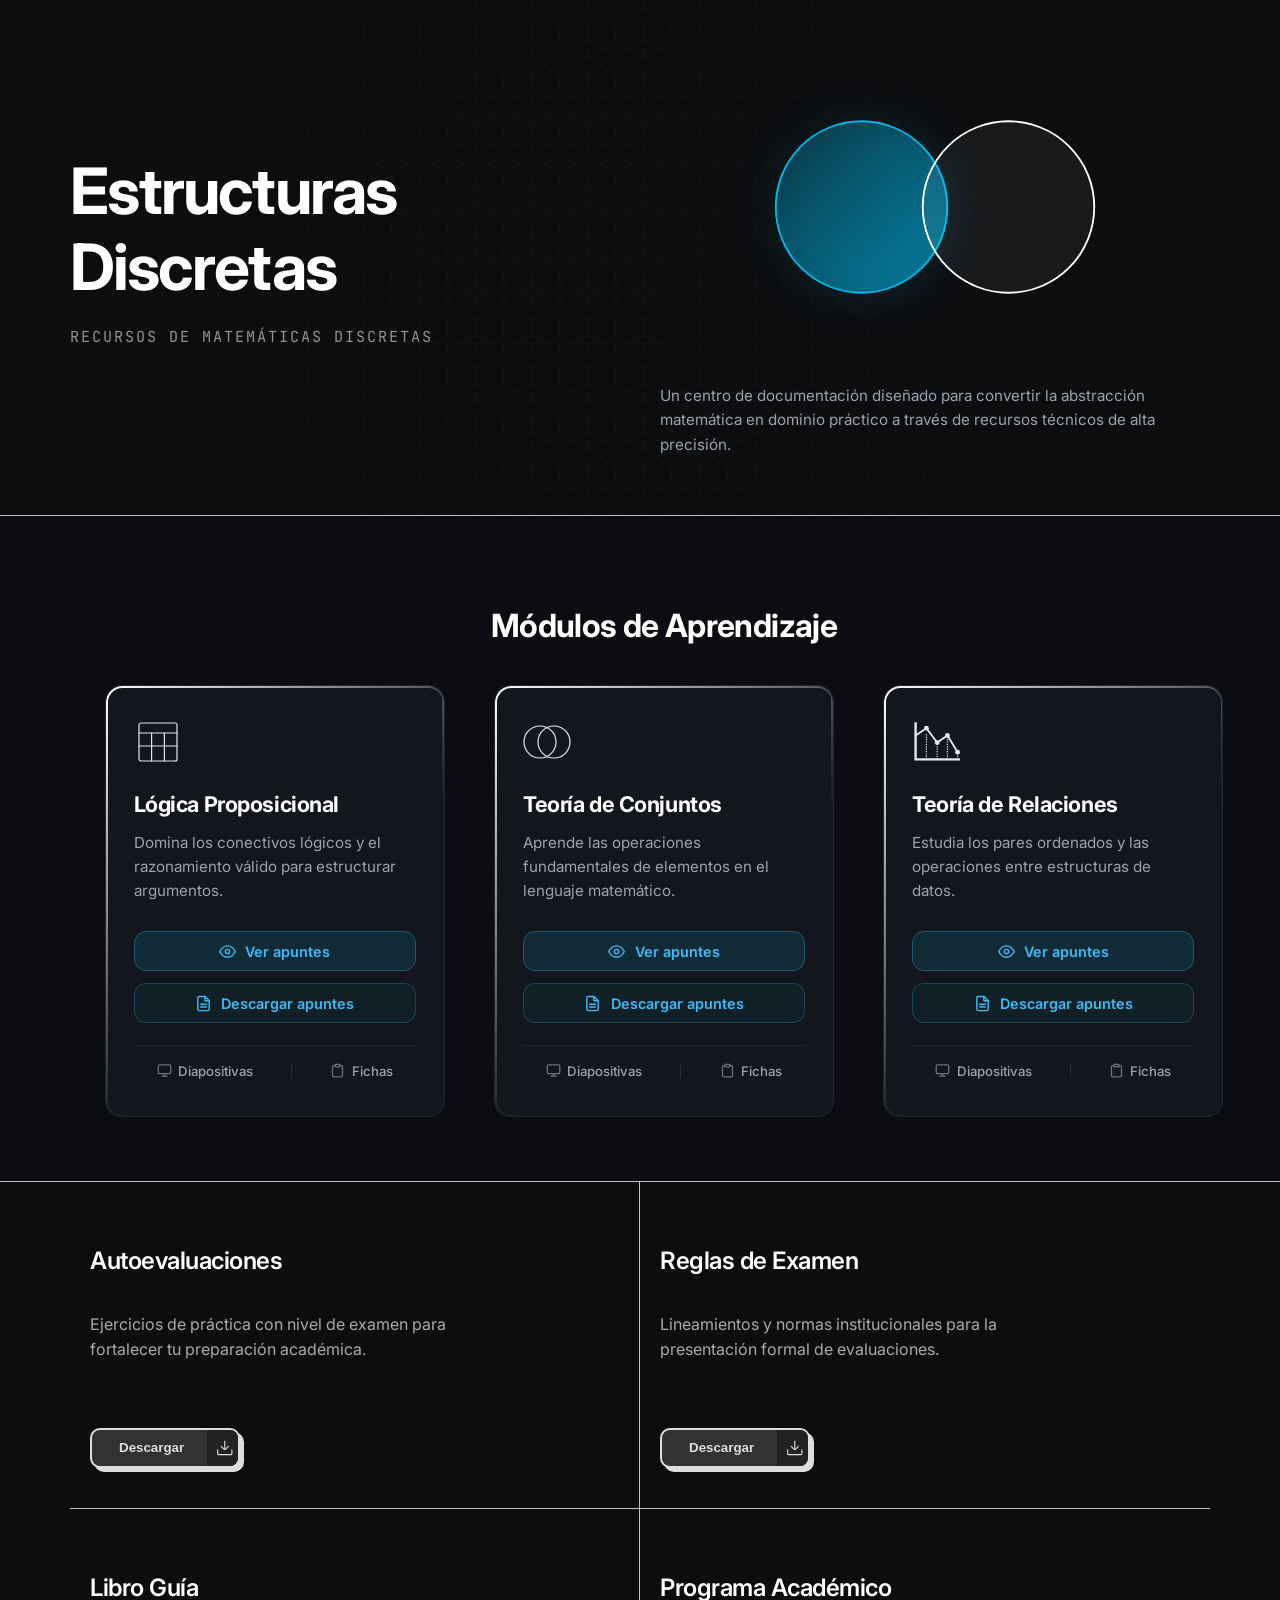
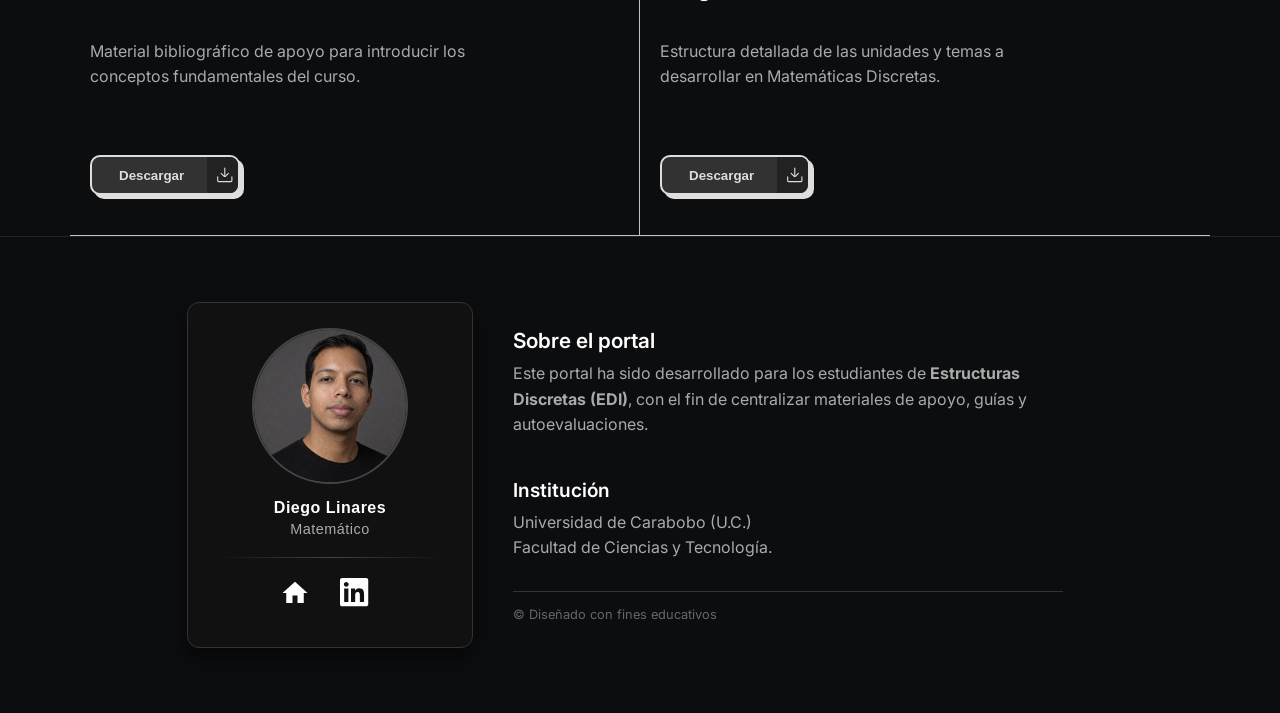
==== index.html @ e97540f8 "Add files via upload" ====
<!DOCTYPE html>
<html lang="es">

<head>
    <meta charset="UTF-8">
    <meta name="viewport" content="width=device-width, initial-scale=1.0">

    <title>Estructuras Discretas — Recursos de Matemáticas Discretas</title>
    <link rel="icon" type="image/png" href="assets/img/icon.png">

    <script type="application/ld+json">
    {
      "@context": "https://schema.org",
      "@type": "LearningResource",
      "name": "Estructuras Discretas — Recursos de Matemáticas Discretas",
      "url": "https://diegol117.github.io/elementos-discretos/",
      "inLanguage": "es",
      "author": {
        "@type": "Person",
        "name": "Diego Linares",
        "url": "https://diegol117.github.io/",
        "sameAs": [
          "https://www.linkedin.com/in/diegolinares117/",
          "https://orcid.org/0009-0003-5912-0066",
          "https://scholar.google.co.ve/citations?hl=es&user=8VQK9UcAAAAJ",
          "https://github.com/diegol117"
        ]
      }
    }
    </script>

    <meta name="description"
        content="Plataforma académica especializada en la arquitectura de las Matemáticas Discretas. Explore recursos sobre lógica proposicional, teoría de conjuntos y la elegancia de las relaciones funcionales.">

    <meta name="keywords"
        content="estructuras discretas, nexo discreto, lógica proposicional, teoría de conjuntos, relaciones matemáticas, recursos académicos, matemáticas discretas">
    <link href="https://fonts.googleapis.com/css2?family=Inter:wght@400;700&family=JetBrains+Mono&display=swap"
        rel="stylesheet">
    <link rel="stylesheet" href="style.css">
    <script src="assets/js/script.js" defer></script>
</head>

<body>

    <header class="hero-section">
        <div class="hexagon-grid" aria-hidden="true"></div>

        <div class="container-max hero-container">
            <div class="hero-title-block">
                <h1 class="hero-main-title">Estructuras<br>Discretas</h1>
                <p class="hero-subtitle">Recursos de Matemáticas Discretas</p>
            </div>

            <div class="hero-content-block">
                <div class="venn-animation-container">
                    <svg class="dynamic-venn" viewBox="0 0 400 240" xmlns="http://www.w3.org/2000/svg" role="img">
                        <title>Intersección y lógica de conjuntos</title>
                        <defs>
                            <linearGradient id="gradA" x1="0%" y1="0%" x2="100%" y2="100%">
                                <stop offset="0%" style="stop-color:#00baeb;stop-opacity:0.2" />
                                <stop offset="100%" style="stop-color:#00baeb;stop-opacity:0.6" />
                            </linearGradient>
                        </defs>
                        <circle class="circle-v circle-1" cx="140" cy="120" r="70" fill="url(#gradA)" stroke="#00baeb"
                            stroke-width="1.5" />
                        <circle class="circle-v circle-2" cx="260" cy="120" r="70" fill="rgba(255,255,255,0.05)"
                            stroke="white" stroke-width="1.5" />
                    </svg>
                </div>

                <div class="hero-text">
                    <p class="card-paragraph" style="font-size: 0.95rem;">
                        Un centro de documentación diseñado para convertir la abstracción matemática en dominio práctico
                        a través de recursos técnicos de alta precisión.
                    </p>
                </div>
            </div>
        </div>
    </header>

    <main>
<section class="features-section">
    <div class="container-max">
        <h2 class="main-title">Módulos de Aprendizaje</h2>

        <div class="features-grid">
            <!-- TARJETA 1: Lógica Proposicional -->
            <article class="feature-card">
                <div class="icon-box bg-yellow" aria-hidden="true">
                    <svg viewBox="0 0 24 24" xmlns="http://www.w3.org/2000/svg" fill="none"
                        stroke="currentColor" stroke-width="0.6" stroke-linecap="round" stroke-linejoin="round">
                        <rect x="2.5" y="2.5" width="19" height="19" rx="1" />
                        <line x1="2.5" y1="7.5" x2="21.5" y2="7.5" />
                        <line x1="2.5" y1="14" x2="21.5" y2="14" />
                        <line x1="8.8" y1="7.5" x2="8.8" y2="21.5" />
                        <line x1="15.2" y1="7.5" x2="15.2" y2="21.5" />
                    </svg>
                </div>

                <h3 class="card-title">Lógica Proposicional</h3>
                <p class="card-paragraph">Domina los conectivos lógicos y el razonamiento válido para
                    estructurar argumentos.</p>

                <div class="card-actions-group">
                    <!-- 1. Botón Ver apuntes -->
                    <a href="visor.html?doc=assets/docs/apuntes_logica.md" target="_blank"
                        rel="noopener noreferrer" class="btn-apuntes btn-primary">
                        <svg viewBox="0 0 24 24" fill="none" stroke="currentColor" stroke-width="2"
                            stroke-linecap="round" stroke-linejoin="round">
                            <path d="M1 12s4-8 11-8 11 8 11 8-4 8-11 8-11-8-11-8z"></path>
                            <circle cx="12" cy="12" r="3"></circle>
                        </svg>
                        <span>Ver apuntes</span>
                    </a>

                    <!-- 2. Botón Descargar apuntes -->
                    <a href="assets/docs/apuntes-teoria-logica.pdf" download="apuntes-teoria-logica.pdf"
                        class="btn-apuntes btn-secondary">
                        <svg viewBox="0 0 24 24" fill="none" stroke="currentColor" stroke-width="2"
                            stroke-linecap="round" stroke-linejoin="round">
                            <path d="M14 2H6a2 2 0 0 0-2 2v16a2 2 0 0 0 2 2h12a2 2 0 0 0 2-2V8z"></path>
                            <polyline points="14 2 14 8 20 8"></polyline>
                            <line x1="16" y1="13" x2="8" y2="13"></line>
                            <line x1="16" y1="17" x2="8" y2="17"></line>
                        </svg>
                        <span>Descargar apuntes</span>
                    </a>

                    <!-- 3. Enlaces discretos al pie: Diapositivas y Fichas -->
                    <div class="secondary-links-row">
                        <a href="assets/docs/unidad-1-logica-y-proposiciones.pdf"
                            download="unidad-1-logica-y-proposiciones.pdf" class="discrete-link">
                            <svg viewBox="0 0 24 24" fill="none" stroke="currentColor" stroke-width="2"
                                stroke-linecap="round" stroke-linejoin="round">
                                <rect x="2" y="3" width="20" height="14" rx="2" ry="2"></rect>
                                <line x1="8" y1="21" x2="16" y2="21"></line>
                                <line x1="12" y1="17" x2="12" y2="21"></line>
                            </svg>
                            <span>Diapositivas</span>
                        </a>

                        <span class="link-divider" aria-hidden="true"></span>

                        <a href="assets/docs/fichas-logica-proposicional.pdf"
                            download="fichas-logica-proposicional.pdf" class="discrete-link">
                            <svg viewBox="0 0 24 24" fill="none" stroke="currentColor" stroke-width="2"
                                stroke-linecap="round" stroke-linejoin="round">
                                <path d="M16 4h2a2 2 0 0 1 2 2v14a2 2 0 0 1-2 2H6a2 2 0 0 1-2-2V6a2 2 0 0 1 2-2h2"></path>
                                <rect x="8" y="2" width="8" height="4" rx="1" ry="1"></rect>
                            </svg>
                            <span>Fichas</span>
                        </a>
                    </div>
                </div>
            </article>

            <!-- TARJETA 2: Teoría de Conjuntos -->
            <article class="feature-card">
                <div class="icon-box bg-coral" aria-hidden="true">
                    <svg viewBox="0 0 24 24" fill="none" stroke="currentColor" stroke-width="0.6"
                        stroke-linecap="round" stroke-linejoin="round" xmlns="http://www.w3.org/2000/svg">
                        <circle cx="8.5" cy="12" r="8" />
                        <circle cx="15.5" cy="12" r="8" />
                    </svg>
                </div>

                <h3 class="card-title">Teoría de Conjuntos</h3>
                <p class="card-paragraph">Aprende las operaciones fundamentales de elementos en el lenguaje
                    matemático.</p>

                <div class="card-actions-group">
                    <!-- 1. Botón Ver apuntes -->
                    <a href="visor.html?doc=assets/docs/apuntes_conjuntos.md" target="_blank"
                        rel="noopener noreferrer" class="btn-apuntes btn-primary">
                        <svg viewBox="0 0 24 24" fill="none" stroke="currentColor" stroke-width="2"
                            stroke-linecap="round" stroke-linejoin="round">
                            <path d="M1 12s4-8 11-8 11 8 11 8-4 8-11 8-11-8-11-8z"></path>
                            <circle cx="12" cy="12" r="3"></circle>
                        </svg>
                        <span>Ver apuntes</span>
                    </a>

                    <!-- 2. Botón Descargar apuntes -->
                    <a href="assets/docs/apuntes-teoria-conjuntos.pdf" download="apuntes-teoria-conjuntos.pdf"
                        class="btn-apuntes btn-secondary">
                        <svg viewBox="0 0 24 24" fill="none" stroke="currentColor" stroke-width="2"
                            stroke-linecap="round" stroke-linejoin="round">
                            <path d="M14 2H6a2 2 0 0 0-2 2v16a2 2 0 0 0 2 2h12a2 2 0 0 0 2-2V8z"></path>
                            <polyline points="14 2 14 8 20 8"></polyline>
                            <line x1="16" y1="13" x2="8" y2="13"></line>
                            <line x1="16" y1="17" x2="8" y2="17"></line>
                        </svg>
                        <span>Descargar apuntes</span>
                    </a>

                    <!-- 3. Enlaces discretos al pie: Diapositivas y Fichas -->
                    <div class="secondary-links-row">
                        <a href="assets/docs/unidad-2-teoria-de-conjuntos.pdf"
                            download="unidad-2-teoria-de-conjuntos.pdf" class="discrete-link">
                            <svg viewBox="0 0 24 24" fill="none" stroke="currentColor" stroke-width="2"
                                stroke-linecap="round" stroke-linejoin="round">
                                <rect x="2" y="3" width="20" height="14" rx="2" ry="2"></rect>
                                <line x1="8" y1="21" x2="16" y2="21"></line>
                                <line x1="12" y1="17" x2="12" y2="21"></line>
                            </svg>
                            <span>Diapositivas</span>
                        </a>

                        <span class="link-divider" aria-hidden="true"></span>

                        <a href="assets/docs/fichas-teoria-de-conjuntos.pdf"
                            download="fichas-teoria-de-conjuntos.pdf" class="discrete-link">
                            <svg viewBox="0 0 24 24" fill="none" stroke="currentColor" stroke-width="2"
                                stroke-linecap="round" stroke-linejoin="round">
                                <path d="M16 4h2a2 2 0 0 1 2 2v14a2 2 0 0 1-2 2H6a2 2 0 0 1-2-2V6a2 2 0 0 1 2-2h2"></path>
                                <rect x="8" y="2" width="8" height="4" rx="1" ry="1"></rect>
                            </svg>
                            <span>Fichas</span>
                        </a>
                    </div>
                </div>
            </article>

            <!-- TARJETA 3: Teoría de Relaciones -->
            <article class="feature-card">
                <div class="icon-box bg-purple" aria-hidden="true">
                    <svg viewBox="0 0 400 350" xmlns="http://www.w3.org/2000/svg">
                        <style>
                            .graph-line {
                                stroke: currentColor;
                                stroke-width: 15;
                                fill: none;
                                stroke-linecap: round;
                            }
                            .graph-dot {
                                fill: currentColor;
                            }
                            .graph-axis {
                                stroke: currentColor;
                                stroke-width: 20;
                                fill: none;
                            }
                            .column-dashed {
                                stroke: currentColor;
                                stroke-width: 10;
                                fill: none;
                                stroke-dasharray: 10;
                            }
                        </style>
                        <rect width="70%" height="70%" fill="none" />
                        <polyline class="graph-axis" points="30,10 30,320 400,320" />
                        <line class="column-dashed" x1="120" y1="320" x2="120" y2="100" />
                        <line class="column-dashed" x1="210" y1="320" x2="210" y2="160" />
                        <line class="column-dashed" x1="295" y1="320" x2="295" y2="100" />
                        <line class="column-dashed" x1="380" y1="320" x2="380" y2="240" />
                        <polyline class="graph-line" points="30,120 120,60 210,180 295,120 380,260" />
                        <circle class="graph-dot" cx="120" cy="60" r="20" />
                        <circle class="graph-dot" cx="210" cy="180" r="20" />
                        <circle class="graph-dot" cx="295" cy="120" r="20" />
                        <circle class="graph-dot" cx="380" cy="260" r="20" />
                    </svg>
                </div>

                <h3 class="card-title">Teoría de Relaciones</h3>
                <p class="card-paragraph">Estudia los pares ordenados y las operaciones entre estructuras de
                    datos.</p>

                <div class="card-actions-group">
                    <!-- 1. Botón Ver apuntes -->
                    <a href="visor.html?doc=assets/docs/apuntes_relaciones.md" target="_blank"
                        rel="noopener noreferrer" class="btn-apuntes btn-primary">
                        <svg viewBox="0 0 24 24" fill="none" stroke="currentColor" stroke-width="2"
                            stroke-linecap="round" stroke-linejoin="round">
                            <path d="M1 12s4-8 11-8 11 8 11 8-4 8-11 8-11-8-11-8z"></path>
                            <circle cx="12" cy="12" r="3"></circle>
                        </svg>
                        <span>Ver apuntes</span>
                    </a>

                    <!-- 2. Botón Descargar apuntes -->
                    <a href="assets/docs/apuntes-teoria-relaciones.pdf" download="apuntes-teoria-relaciones.pdf"
                        class="btn-apuntes btn-secondary">
                        <svg viewBox="0 0 24 24" fill="none" stroke="currentColor" stroke-width="2"
                            stroke-linecap="round" stroke-linejoin="round">
                            <path d="M14 2H6a2 2 0 0 0-2 2v16a2 2 0 0 0 2 2h12a2 2 0 0 0 2-2V8z"></path>
                            <polyline points="14 2 14 8 20 8"></polyline>
                            <line x1="16" y1="13" x2="8" y2="13"></line>
                            <line x1="16" y1="17" x2="8" y2="17"></line>
                        </svg>
                        <span>Descargar apuntes</span>
                    </a>

                    <!-- 3. Enlaces discretos al pie: Diapositivas y Fichas -->
                    <div class="secondary-links-row">
                        <a href="assets/docs/unidad-3-relaciones-y-funciones.pdf"
                            download="unidad-3-relaciones-y-funciones.pdf" class="discrete-link">
                            <svg viewBox="0 0 24 24" fill="none" stroke="currentColor" stroke-width="2"
                                stroke-linecap="round" stroke-linejoin="round">
                                <rect x="2" y="3" width="20" height="14" rx="2" ry="2"></rect>
                                <line x1="8" y1="21" x2="16" y2="21"></line>
                                <line x1="12" y1="17" x2="12" y2="21"></line>
                            </svg>
                            <span>Diapositivas</span>
                        </a>

                        <span class="link-divider" aria-hidden="true"></span>

                        <a href="assets/docs/fichas-teoria-de-relaciones.pdf"
                            download="fichas-teoria-de-relaciones.pdf" class="discrete-link">
                            <svg viewBox="0 0 24 24" fill="none" stroke="currentColor" stroke-width="2"
                                stroke-linecap="round" stroke-linejoin="round">
                                <path d="M16 4h2a2 2 0 0 1 2 2v14a2 2 0 0 1-2 2H6a2 2 0 0 1-2-2V6a2 2 0 0 1 2-2h2"></path>
                                <rect x="8" y="2" width="8" height="4" rx="1" ry="1"></rect>
                            </svg>
                            <span>Fichas</span>
                        </a>
                    </div>
                </div>
            </article>
        </div>
    </div>
</section>
        <section class="downloads-section">
            <div class="container-max downloads-grid">
                <div class="download-card">
                    <h3 class="download-title">Autoevaluaciones</h3>
                    <p class="download-text">Ejercicios de práctica con nivel de examen para fortalecer tu preparación
                        académica.</p>
                    <button class="button"
                        onclick="descargarPDF('assets/docs/autoevaluaciones-matematicas-discretas.pdf', 'autoevaluaciones-matematicas-discretas.pdf')">
                        <span class="button__text">Descargar</span>
                        <span class="button__icon">
                            <svg class="svg" viewBox="0 0 45 35">
                                <path
                                    d="M17.5,22.131a1.249,1.249,0,0,1-1.25-1.25V2.187a1.25,1.25,0,0,1,2.5,0V20.881A1.25,1.25,0,0,1,17.5,22.131Z">
                                </path>
                                <path
                                    d="M17.5,22.693a3.189,3.189,0,0,1-2.262-.936L8.487,15.006a1.249,1.249,0,0,1,1.767-1.767l6.751,6.751a.7.7,0,0,0,.99,0l6.751-6.751a1.25,1.25,0,0,1,1.768,1.767l-6.752,6.751A3.191,3.191,0,0,1,17.5,22.693Z">
                                </path>
                                <path
                                    d="M31.436,34.063H3.564A3.318,3.318,0,0,1,.25,30.749V22.011a1.25,1.25,0,0,1,2.5,0v8.738a.815.815,0,0,0,.814.814H31.436a.815.815,0,0,0,.814-.814V22.011a1.25,1.25,0,1,1,2.5,0v8.738A3.318,3.318,0,0,1,31.436,34.063Z">
                                </path>
                            </svg>
                        </span>
                    </button>
                </div>

                <div class="download-card">
                    <h3 class="download-title">Reglas de Examen</h3>
                    <p class="download-text">Lineamientos y normas institucionales para la presentación formal de
                        evaluaciones.</p>
                    <button class="button"
                        onclick="descargarPDF('assets/docs/normas-curso-estructuras-discretas.pdf', 'normas-curso-estructuras-discretas.pdf')">
                        <span class="button__text">Descargar</span>
                        <span class="button__icon">
                            <svg class="svg" viewBox="0 0 45 35">
                                <path
                                    d="M17.5,22.131a1.249,1.249,0,0,1-1.25-1.25V2.187a1.25,1.25,0,0,1,2.5,0V20.881A1.25,1.25,0,0,1,17.5,22.131Z">
                                </path>
                                <path
                                    d="M17.5,22.693a3.189,3.189,0,0,1-2.262-.936L8.487,15.006a1.249,1.249,0,0,1,1.767-1.767l6.751,6.751a.7.7,0,0,0,.99,0l6.751-6.751a1.25,1.25,0,0,1,1.768,1.767l-6.752,6.751A3.191,3.191,0,0,1,17.5,22.693Z">
                                </path>
                                <path
                                    d="M31.436,34.063H3.564A3.318,3.318,0,0,1,.25,30.749V22.011a1.25,1.25,0,0,1,2.5,0v8.738a.815.815,0,0,0,.814.814H31.436a.815.815,0,0,0,.814-.814V22.011a1.25,1.25,0,1,1,2.5,0v8.738A3.318,3.318,0,0,1,31.436,34.063Z">
                                </path>
                            </svg>
                        </span>
                    </button>
                </div>

                <div class="download-card">
                    <h3 class="download-title">Libro Guía</h3>
                    <p class="download-text">Material bibliográfico de apoyo para introducir los conceptos fundamentales
                        del curso.</p>
                    <button class="button"
                        onclick="event.preventDefault(); descargarPDF('assets/docs/guia-murillo-estructuras-discretas.pdf', 'guia-murillo-estructuras-discretas.pdf')">
                        <span class="button__text">Descargar</span>
                        <span class="button__icon">
                            <svg class="svg" viewBox="0 0 45 35">
                                <path
                                    d="M17.5,22.131a1.249,1.249,0,0,1-1.25-1.25V2.187a1.25,1.25,0,0,1,2.5,0V20.881A1.25,1.25,0,0,1,17.5,22.131Z">
                                </path>
                                <path
                                    d="M17.5,22.693a3.189,3.189,0,0,1-2.262-.936L8.487,15.006a1.249,1.249,0,0,1,1.767-1.767l6.751,6.751a.7.7,0,0,0,.99,0l6.751-6.751a1.25,1.25,0,0,1,1.768,1.767l-6.752,6.751A3.191,3.191,0,0,1,17.5,22.693Z">
                                </path>
                                <path
                                    d="M31.436,34.063H3.564A3.318,3.318,0,0,1,.25,30.749V22.011a1.25,1.25,0,0,1,2.5,0v8.738a.815.815,0,0,0,.814.814H31.436a.815.815,0,0,0,.814-.814V22.011a1.25,1.25,0,1,1,2.5,0v8.738A3.318,3.318,0,0,1,31.436,34.063Z">
                                </path>
                            </svg>
                        </span>
                    </button>
                </div>

                <div class="download-card">
                    <h3 class="download-title">Programa Académico</h3>
                    <p class="download-text">Estructura detallada de las unidades y temas a desarrollar en Matemáticas
                        Discretas.</p>
                    <button class="button"
                        onclick="descargarPDF('assets/docs/temario-estructuras-discretas-uc.pdf', 'temario-estructuras-discretas-uc.pdf')">
                        <span class="button__text">Descargar</span>
                        <span class="button__icon">
                            <svg class="svg" viewBox="0 0 45 35">
                                <path
                                    d="M17.5,22.131a1.249,1.249,0,0,1-1.25-1.25V2.187a1.25,1.25,0,0,1,2.5,0V20.881A1.25,1.25,0,0,1,17.5,22.131Z">
                                </path>
                                <path
                                    d="M17.5,22.693a3.189,3.189,0,0,1-2.262-.936L8.487,15.006a1.249,1.249,0,0,1,1.767-1.767l6.751,6.751a.7.7,0,0,0,.99,0l6.751-6.751a1.25,1.25,0,0,1,1.768,1.767l-6.752,6.751A3.191,3.191,0,0,1,17.5,22.693Z">
                                </path>
                                <path
                                    d="M31.436,34.063H3.564A3.318,3.318,0,0,1,.25,30.749V22.011a1.25,1.25,0,0,1,2.5,0v8.738a.815.815,0,0,0,.814.814H31.436a.815.815,0,0,0,.814-.814V22.011a1.25,1.25,0,1,1,2.5,0v8.738A3.318,3.318,0,0,1,31.436,34.063Z">
                                </path>
                            </svg>
                        </span>
                    </button>
                </div>
            </div>
        </section>


        <section class="profile-section">
            <div class="container-max"
                style="display: flex; flex-wrap: wrap; justify-content: center; align-items: center; gap: 10px; padding: 1px 1px; margin: 0 auto;">

                <div class="card-client" style="margin: 0;">
                    <div class="user-picture">
                        <img src="assets/img/profile-diego-2.jpg" alt="Diego Linares"
                            style="width: 100%; height: 100%; object-fit: cover; display: block;">
                    </div>
                    <p class="name-client">
                        Diego Linares
                        <span>Matemático</span>
                    </p>
                    <div class="social-media">
                        <ul
                            style="display:flex; flex-wrap:wrap; justify-content:center; gap:20px; padding:0; list-style:none; margin: 0;">



                            <li>
                                <a href="https://diegol117.github.io/" target="_blank" rel="noopener noreferrer">
                                    <svg viewBox="0 0 24 24" fill="currentColor" style="width: 30px; height: 30px;">
                                        <path d="M10 20v-6h4v6h5v-8h3L12 3 2 12h3v8z" />
                                    </svg>
                                    <span class="tooltip-social">Website</span>
                                </a>
                            </li>
                            <li>
                                <a href="https://www.linkedin.com/in/diegolinares117/" target="_blank"
                                    rel="noopener noreferrer">
                                    <svg viewBox="0 0 34 34" fill="currentColor" role="img"
                                        style="width: 40px; height: 40px;">
                                        <path
                                            d="M20.447 20.452h-3.554v-5.569c0-1.328-.027-3.037-1.852-3.037-1.853 0-2.136 1.445-2.136 2.939v5.667H9.351V9h3.414v1.561h.046c.477-.9 1.637-1.85 3.37-1.85 3.601 0 4.267 2.37 4.267 5.455v6.286zM5.337 7.433c-1.144 0-2.063-.926-2.063-2.065 0-1.138.92-2.063 2.063-2.063 1.14 0 2.064.925 2.064 2.063 0 1.139-.925 2.065-2.064 2.065zm1.782 13.019H3.555V9h3.564v11.452zM22.225 0H1.771C.792 0 0 .774 0 1.729v20.542C0 23.227.792 24 1.771 24h20.451C23.2 24 24 23.227 24 22.271V1.729C24 .774 23.2 0 22.222 0h.003z">
                                        </path>
                                    </svg>
                                    <span class="tooltip-social">LinkedIn</span>
                                </a>
                            </li>

                        </ul>
                    </div>
                </div>


                <!-- He modificado el margin y añadido un poco de padding para dar "aire" -->
                <div class="profile-info"
                    style="max-width: 550px; text-align: left; margin-left: 30px; margin-right: 30px; padding: 40px 0;">

                    <div class="info-item" style="margin-bottom: 40px;">
                        <h4 style="color: #fff; margin-bottom: 8px; font-size: 1.3rem;">Sobre el portal</h4>
                        <!-- Aplicando el tamaño de 1rem que definimos antes para los párrafos -->
                        <p style="color: #aaa; line-height: 1.6; font-size: 1rem; margin: 0;">
                            Este portal ha sido desarrollado para los estudiantes de <strong>Estructuras Discretas
                                (EDI)</strong>, con el fin de centralizar materiales de apoyo, guías y autoevaluaciones.
                        </p>
                    </div>

                    <div class="info-item" style="margin-bottom: 20px;">
                        <h4 style="color: #fff; margin-bottom: 8px; font-size: 1.2rem;">Institución</h4>
                        <p style="color: #aaa; line-height: 1.6; font-size: 1rem; margin: 0;">
                            Universidad de Carabobo (U.C.)<br>
                            Facultad de Ciencias y Tecnología.
                        </p>
                    </div>

                    <div class="info-footer" style="border-top: 1px solid #333; padding-top: 15px; margin-top: 30px;">
                        <p style="color: #666; font-size: 0.8rem; margin: 0;">© Diseñado con fines educativos</p>
                    </div>
                </div>
            </div>
        </section>


    </main>

</body>

</html>
---- style.css ----
:root {
    --bg-main: #0c0d0f;
    --bg-card: #16181d;
    --text-main: #ffffff;
    --text-sub: #8a8f98;
    --accent-cyan: #00baeb;
    --primary-btn: #ccf381;
    --icon-yellow: #f4d16e;
    --icon-coral: #ee7c68;
    --icon-purple: #c3acf0;
}

/* 1. CONFIGURACIÓN BASE */
body {
    background-color: var(--bg-main);
    color: var(--text-main);
    margin: 0;
    font-family: 'Inter', -apple-system, BlinkMacSystemFont, 'Segoe UI', Roboto, sans-serif;
    display: block;
}

/* 2. HERO SECTION (BLOQUE SUPERIOR) */
.hero-section {
    position: relative;
    width: 100%;
    overflow: hidden;
    background-color: var(--bg-main);
    border-bottom: 1px solid rgba(255, 255, 255, 0.75);
    padding: 10px 0;
    box-sizing: border-box;
}



/* Tarjeta de Autor Especial (Estilo card-client adaptado) */
.author-card {
    background: #111;
    padding: 2rem; /* Ajustado para igualar a las feature-cards */
    border: 1px solid #333;
    border-radius: 12px;
    box-shadow: 0 10px 20px rgba(0, 0, 0, 0.5);
    text-align: center;
    color: #fff;
    font-family: "Poppins", sans-serif;
    display: flex;
    flex-direction: column;
    align-items: center;
    justify-content: center;
    min-height: 230px; /* Misma altura que tus artículos */
    transition: transform 0.3s ease, box-shadow 0.3s ease, border-color 0.3s ease;
    position: relative;
    box-sizing: border-box;
}

.author-card:hover {
    transform: translateY(-10px);
    border-color: #555;
    box-shadow: 0 15px 30px rgba(0, 0, 0, 0.8);
}

/* Imagen del autor con el efecto azul de tu card-client */
.author-card .user-picture {
    width: 9.5rem;
    height: 9.5rem;
    border-radius: 50%;
    overflow: hidden;
    margin-bottom: 0.25rem;
    border: 2px solid #444;
    transition: border-color 0.3s ease;
}

.author-card:hover .user-picture {
    border-color: #0077b5; /* El color azul que definiste */
}

/* Tipografía adaptada */
.author-card .name-client {
    font-size: 1.4rem;
    font-weight: 600;
    line-height: 1.2;
    margin-bottom: 0.5rem;
    color: #ffffff;
    letter-spacing: -0.02em;
}

.author-card .name-client span {
    display: block;
    font-size: 0.95rem;
    color: rgba(255, 255, 255, 0.7);
    font-weight: 400;
}



/* Tipografía de la Tarjeta */
.card-title {
    font-size: 1.4rem;
    font-weight: 600;
    line-height: 1.2;
    margin-bottom: 1rem;
    color: #ffffff;
    letter-spacing: -0.02em;
}

.card-paragraph {
    font-size: 0.95rem;
    line-height: 1.6;
    color: rgba(255, 255, 255, 0.7);
    margin-bottom: 2rem;
    font-weight: 400;
}

.card-paragraph strong {
    color: rgba(255, 255, 255, 0.9);
    font-weight: 500;
}

.card-footer {
margin-top: 1.5rem;   /* Usa un valor fijo para controlar la distancia exacta */
    padding-top: 0;
}


.hexagon-grid {
    position: absolute;
    top: 0;
    left: 0;
    width: 100%;
    height: 100%;
    z-index: 0;
    opacity: 0.12;
    background-image: url("data:image/svg+xml,%3Csvg xmlns='http://www.w3.org/2000/svg' width='28' height='49' viewBox='0 0 28 49'%3E%3Cpath fill='none' stroke='%234a4e57' stroke-width='1' d='M13.9 49L0 41.1V25.3l13.9-7.9L27.8 25.3V41.1L13.9 49zM0 8.2V0h27.8v8.2l-13.9 7.9L0 8.2z'/%3E%3C/svg%3E");
    -webkit-mask-image: radial-gradient(circle, black 30%, transparent 80%);
    mask-image: radial-gradient(circle, black 30%, transparent 80%);
    pointer-events: none;
}

.hero-container {
    position: relative;
    z-index: 1;
    max-width: 850px;
    margin: 0 auto;
    padding: 20px;
    display: grid;
    grid-template-columns: 1.4fr 1.4fr;
    gap: 40px;
    align-items: center;
}

.hero-main-title {
    font-size: 4rem;
    font-weight: 700;
    line-height: 1.2;
    letter-spacing: -0.03em;
    margin: 0;
}

.hero-subtitle {
    margin-top: 20px;
    color: #939191;
    font-family: 'JetBrains Mono', monospace;
    font-size: 0.95rem;
    text-transform: uppercase;
    letter-spacing: 2px;
}

/* 3. ANIMACIÓN DIAGRAMA DE VENN */
.venn-animation-container {
    background: transparent;
    backdrop-filter: blur(1px);
    padding: 30px;
    display: flex;
    justify-content: center;
    align-items: center;
}

.circle-1 {
    animation: intersectVenn 7s ease-in-out infinite;
    filter: drop-shadow(0 0 15px rgba(0, 186, 235, 0.3));
    mix-blend-mode: screen;
}

.circle-2 {
    animation: intersectVennReverse 7s ease-in-out infinite;
    mix-blend-mode: screen;
}

@keyframes intersectVenn {

    0%,
    100% {
        transform: translateX(-45px);
        opacity: 0.8;
    }

    50% {
        transform: translateX(35px);
        opacity: 1;
    }
}

@keyframes intersectVennReverse {

    0%,
    100% {
        transform: translateX(45px);
        opacity: 0.8;
    }

    50% {
        transform: translateX(-35px);
        opacity: 1;
    }
}

/* 4. SECCIÓN DE CARACTERÍSTICAS (TARJETAS) */
.features-section {
    width: 100%;
    border-bottom: 1px solid rgba(255, 255, 255, 0.75);
    padding: 60px 0 80px;
}

.features-container {
    /* Fijamos el ancho máximo para que el zoom no estire las tarjetas */
    width: 1100px;
    max-width: 95%;
    /* Margen de seguridad para pantallas pequeñas */
    margin: 0 auto;
    display: flex;
    flex-direction: column;
    align-items: center;
}

.main-title {
    text-align: center;
    font-size: 2.2rem;
    font-weight: 700;
    margin-bottom: 3.5rem;
}

.features-grid {
    display: grid;
    gap: 20px;
    /* Aumenta este valor (antes era 20px) para dar más aire entre ellas */
    grid-template-columns: repeat(3, 300px);
    justify-content: center;
    /* Centra el bloque de tarjetas fijas en la pantalla */
    /* ... */
}
.feature-card {
    background: var(--bg-card);
    padding: 2rem; /* Reducido ligeramente de 2.5rem para mejor balance */
    border-radius: 16px;
    position: relative;

    /* SOLUCIÓN AL ESTIRAMIENTO: */
    width: 100%;
    max-width: 340px; /* Evita que la tarjeta crezca más allá de esto */
    height: 400px;    /* Aumentado un poco para que el contenido respire si hay mucho texto */
    margin: 0 auto;   /* Centra la tarjeta si el contenedor es más ancho */
    box-sizing: border-box; /* Fundamental: incluye el padding en el cálculo del ancho */

    display: flex;
    flex-direction: column;
    justify-content: flex-start; /* Alinea el contenido arriba */

    transition: transform 0.4s cubic-bezier(0.175, 0.885, 0.32, 1.275),
                background 0.3s ease,
                box-shadow 0.3s ease;
    cursor: default;
    backface-visibility: hidden;
    -webkit-font-smoothing: subpixel-antialiased;
    isolation: isolate;
}

.features-section {
    /* ... */
    overflow-x: auto;
    /* Si la ventana es más estrecha que 1020px, permite scroll lateral */
}

.feature-card::before {
    content: "";
    position: absolute;
    inset: 0;
    z-index: -1;
    pointer-events: none;
    border-radius: 16px;
    padding: 1.5px;
    /* Borde un poco más definido */
    background: linear-gradient(135deg, rgba(255, 255, 255, 1), transparent 60%);
    -webkit-mask: linear-gradient(#fff 0 0) content-box, linear-gradient(#fff 0 0);
    mask-composite: exclude;
    -webkit-mask-composite: xor;
}

.feature-card:hover {
    transform: translateY(-10px);
    /* Elevación */
    background: rgba(22, 24, 29, 0.8);
    box-shadow: 0 20px 40px rgba(0, 0, 0, 0.4);
}

.icon-box {
    width: 48px;
    height: 48px;
    border-radius: 10px;
    display: flex;
    justify-content: center;
    align-items: center;
    margin-bottom: 1.5rem;
}

.icon-yellow {
    background-color: var(--icon-yellow);
    color: #000;
}

.icon-coral {
    background-color: var(--icon-coral);
    color: #000;
}

.icon-purple {
    background-color: var(--icon-purple);
    color: #000;
}

/* 5. SECCIÓN DE DESCARGAS (GRID TÉCNICO) */
.downloads-section {
    width: 100%;
    background-color: transparent;
}

.downloads-grid {
    display: grid;
    grid-template-columns: repeat(2, 1fr);
    max-width: 1200px;
    margin: 0 auto;
}

.download-card {
    display: flex;
    flex-direction: column;
    justify-content: space-between;
    gap: 1px;
    /* Crea un espacio uniforme entre título, texto y botón */
    padding: 40px 20px;
    border-right: 1px solid rgba(255, 255, 255, 0.75);
    border-bottom: 1px solid rgba(255, 255, 255, 0.75);
    display: flex;
    flex-direction: column;
    justify-content: space-between;
    transition: background 0.3s ease;
}

.download-card:nth-child(2n) {
    border-right: none;
}

.download-card:hover {
    background: rgba(255, 255, 255, 0.04);
}

.download-title {
    font-size: 1.5rem;
    font-weight: 600;
    margin-bottom: 20px;
    letter-spacing: -0.02em;
}

.download-text {
    color: #aaa;
    font-size: 1rem;
    line-height: 1.6;
    margin-bottom: 40px;
    max-width: 400px;
}

.button {
    --main-focus: #2d8cf0;
    --font-color: #dedede;
    --bg-color-sub: #222;
    --bg-color: #323232;
    --main-color: #dedede;
    margin-top: 24px;
    position: relative;
    width: 150px;
    height: 40px;
    cursor: pointer;
    display: flex;
    align-items: center;
    border: 2px solid var(--main-color);
    box-shadow: 4px 4px var(--main-color);
    background-color: var(--bg-color);
    border-radius: 10px;
    overflow: hidden;
    text-decoration: none;
    /* ELIMINA EL SUBRAYADO */
}

.button,
.button__icon,
.button__text {
    transition: all 0.3s;
}

.button .button__text {
    transform: translateX(21px);
    color: var(--font-color);
    font-weight: 600;
}

.button .button__icon {
    position: absolute;
    transform: translateX(109px);
    height: 100%;
    width: 39px;
    background-color: var(--bg-color-sub);
    display: flex;
    align-items: center;
    justify-content: center;
}

.button .svg {
    width: 20px;
    fill: var(--main-color);
}

.button:hover {
    background: var(--bg-color);
}

.button:hover .button__text {
    color: transparent;
}

.button:hover .button__icon {
    width: 148px;
    transform: translateX(0);
}

.button:active {
    transform: translate(3px, 3px);
    box-shadow: 0px 0px var(--main-color);
}
.button-doble {
    display: flex;
    align-items: center; /* Centra verticalmente */
    width: 190px;
    height: 35px;
    background-color: #323232;
    border: 2px solid #dedede;
    border-radius: 10px;
    box-shadow: 4px 4px #dedede;
    overflow: hidden;
    padding: 0; /* Asegura que no haya espacio extra */
}

/* LA LÍNEA SEPARADORA */
.btn-separator {
    width: 2px;               /* Grosor idéntico al borde exterior */
    height: 100%;            /* Forzamos alto total */
    background-color: #8e8e8e; /* Color exacto del borde */
    flex-shrink: 0;           /* PROHIBIDO que los botones la aplasten */
    display: block !important; /* Forzamos renderizado */
}

.btn-left, .btn-right {
    flex: 1;
    display: flex;
    align-items: center;
    justify-content: center;
    text-decoration: none;
    height: 100%;
    color: #dedede;
    font-weight: 600;
    font-size: 12px;
    transition: background 0.3s;
}

.btn-left:hover, .btn-right:hover {
    background-color: #444;
}
/* 6. RESPONSIVIDAD */
@media (max-width: 900px) {

    .hero-container,
    .features-grid,
    .downloads-grid {
        grid-template-columns: 1fr;
    }

    .hero-main-title {
        font-size: 3.2rem;
    }

    .download-card {
        border-right: none;
    }
}
.card-client {
  /* Fondo oscuro para que no desentone con el sitio */
  background: #111;
  width: 14rem;
  padding: 25px 30px;
  /* Borde sutil en lugar de blanco grueso */
  border: 1px solid #333;
  /* Sombra más suave para profundidad */
  box-shadow: 0 10px 20px rgba(0, 0, 0, 0.5);
  border-radius: 12px;
  text-align: center;
  color: #fff;
  font-family: "Poppins", sans-serif;
  transition: all 0.3s ease;
  margin: 0 auto;
}

.card-client:hover {
  transform: translateY(-10px);
  /* Brillo sutil al pasar el mouse, similar a tus botones */
  border-color: #555;
  box-shadow: 0 15px 30px rgba(0, 0, 0, 0.8);
}

.user-picture {
  overflow: hidden;
  width: 9.5rem;
  height: 9.5rem;
  /* El borde del avatar ahora es más discreto */
  border: 2px solid #444;
  background: #1a1a1a;
  border-radius: 50%;
  display: flex;
  justify-content: center;
  align-items: center;
  margin: auto;
  transition: all 0.3s ease;
}

.card-client:hover .user-picture {
  border-color: #0077b5; /* Color sutil de LinkedIn al hacer hover */
}

.user-picture svg {
  width: 2rem;
  fill: #ccc;
}

.name-client {
  margin: 0;
  margin-top: 15px;
  font-weight: 600;
  font-size: 1rem;
  letter-spacing: 0.5px;
}

.name-client span {
  display: block;
  font-weight: 300;
  font-size: 0.9rem;
  color: #aaa; /* Color grisáceo para el cargo */
  margin-top: 4px;
}


/* Separador de Redes Sociales */
.social-media:before {
    content: " ";
    display: block;
    width: 100%;
    height: 1px;
    margin: 20px 0;
    background: linear-gradient(90deg, transparent, #444, transparent);
}

/* Enlaces de Redes (Consolidado) */
.social-media a {
    position: relative;
    display: inline-block;
    margin: 0 5px;
    text-decoration: none;
    color: #fff;
    transition: all 0.3s ease;
}

.social-media svg {
    width: 35px;
    height: 35px;
    fill: #ffffff;
    transition: all 0.3s ease;
}

/* Estados Hover */
.social-media a:hover {
    transform: scale(1.1);
}

.social-media a:hover svg {
    fill: #fff;
    filter: drop-shadow(0 0 10px rgba(255, 255, 255, 0.5));
}

/* Tooltip (Optimizado) */
.social-media .tooltip-social {
    position: absolute;
    bottom: 10%;
    left: 50%;
    transform: translateX(-50%);
    opacity: 0;
    transition: all 0.3s ease;
    pointer-events: none;
}

.social-media a:hover .tooltip-social {
    opacity: 1;
    transform: translate(-50%, -170%);
}

/* Tooltip Social (Consolidado) */
.tooltip-social {
    position: absolute;
    bottom: 0;
    left: 50%;
    z-index: 100;
    padding: 0.4rem 0.6rem;
    background: #007bff94;
    color: white;
    font-size: 0.7rem;
    font-weight: 500;
    border-radius: 4px;
    opacity: 0;
    pointer-events: none;
    transform: translate(-50%, -90%);
    transition: opacity 0.2s ease, transform 0.2s ease;
    filter: none !important;
    box-shadow: none !important;
}

.profile-section {
    padding: 50px 0;
    border-top: 1px solid #222; /* Línea sutil de separación */
}

.profile-layout {
    display: flex;
    flex-wrap: wrap;
    align-items: center;
    /* Esto asegura que el bloque completo (tarjeta + texto) esté centrado */
    justify-content: center;
    gap: 40px; /* Espacio fijo entre tarjeta y texto */
    padding: 0 20px;
    margin: 0 auto;
}

.profile-info {
    /* Limitamos el ancho para que el texto no se extienda al borde de la página */
    max-width: 450px;
    text-align: left;
    /* Eliminamos cualquier margen automático que lo empuje a la derecha */
    margin: 0;
}


.info-item {
    margin-bottom: 25px;
}

.info-item h4 {
    color: #fff;
    font-size: 1.2rem;
    margin-bottom: 10px;
    font-weight: 600;
}
/* Opcional: mejora el espaciado de los títulos en esta sección */
.info-item h4 {
    margin-top: 0;
    font-size: 1rem;
    color: #fff;
}
.info-item p {
    color: #aaa;
    line-height: 1.6;
    font-size: 0.95rem;
}

.info-footer {
    margin-top: 40px;
    border-top: 1px solid #333;
    padding-top: 15px;
}

.info-footer p {
    font-size: 0.8rem;
    color: #666;
}

/* Responsivo para móviles */
@media (max-width: 768px) {
    .profile-layout {
        flex-direction: column;
        text-align: center;
    }
    .profile-info {
        text-align: center;
    }
}

/* Contenedor que agrupa la barra doble y el botón inferior */
.card-actions-group {
    display: flex;
    flex-direction: column;
    gap: 10px;
    margin-top: auto;
    width: 100%;
}

/* Asegura que la barra doble ocupe el mismo ancho que el botón inferior */
.card-actions-group .button-doble {
    width: 100%;
    margin-top: 0;
}

/* Botón inferior de Apuntes de Teoría */
.btn-apuntes {
    display: flex;
    align-items: center;
    justify-content: center;
    gap: 8px;
    width: 100%;
    height: 40px;
    padding: 0 16px;
    border-radius: 10px;
    border: 1px solid rgba(56, 189, 248, 0.35);
    background-color: rgba(56, 189, 248, 0.08);
    color: #7dd3fc;
    font-size: 0.875rem;
    font-weight: 600;
    text-decoration: none;
    transition: background-color 0.2s ease, border-color 0.2s ease, color 0.2s ease, transform 0.15s ease;
    box-sizing: border-box;
}

.btn-apuntes svg {
    width: 16px;
    height: 16px;
    flex-shrink: 0;
}

.btn-apuntes:hover {
    background-color: rgba(56, 189, 248, 0.16);
    border-color: rgba(56, 189, 248, 0.65);
    color: #ffffff;
}

.btn-apuntes:active {
    transform: translateY(1px);
}


/* =========================================
   CONTENEDOR Y GRID (Espaciado original)
   ========================================= */
.features-section {
    padding: 4rem 1.5rem;
    background-color: #0b0d11;
    color: #f8fafc;
}

.container-max {
    max-width: 1140px;
    margin: 0 auto;
}

.main-title {
    font-size: 2rem;
    font-weight: 700;
    margin-bottom: 2.5rem;
    color: #ffffff;
    letter-spacing: -0.02em;
}

.features-grid {
    display: grid;
    grid-template-columns: repeat(auto-fit, minmax(310px, 1fr));
    gap: 1.75rem; /* Espaciado original entre tarjetas */
    align-items: stretch;
}

/* =========================================
   TARJETA INDIVIDUAL (Dimensiones originales)
   ========================================= */
.feature-card {
    background-color: #13161c;
    border: 1px solid #222630;
    border-radius: 16px;
    /* Dimensiones y padding originales */
    padding: 2rem 1.75rem;
    display: flex;
    flex-direction: column;
    height: 100%; /* Se adapta de manera fluida sin desbordarse */
    box-sizing: border-box;
    transition: transform 0.25s ease, border-color 0.25s ease, box-shadow 0.25s ease;
}

.feature-card:hover {
    transform: translateY(-4px);
    border-color: #333947;
    box-shadow: 0 12px 24px -8px rgba(0, 0, 0, 0.5);
}

/* =========================================
   ICONO SUPERIOR (Mismo color unificado para todas)
   ========================================= */
.icon-box {
    width: 48px;
    height: 48px;
    margin-bottom: 1.5rem;
    display: flex;
    align-items: center;
    justify-content: center;
    color: #e2e8f0; /* Color unificado idéntico para todas las figuras */
}

.icon-box svg {
    width: 100%;
    height: 100%;
}

/* Textos de la tarjeta */
.card-title {
    font-size: 1.35rem;
    font-weight: 700;
    color: #ffffff;
    margin: 0 0 0.75rem 0;
    line-height: 1.3;
}

.card-paragraph {
    font-size: 0.95rem;
    color: #9ca3af;
    line-height: 1.6;
    margin: 0 0 1.75rem 0;
}

/* =========================================
   GRUPO DE ACCIONES
   ========================================= */
.card-actions-group {
    margin-top: auto; /* Empuja las acciones al fondo de forma limpia */
    display: flex;
    flex-direction: column;
    gap: 0.75rem;
}

/* Botones principales de apuntes */
.btn-apuntes {
    display: flex;
    align-items: center;
    justify-content: center;
    gap: 0.6rem;
    width: 100%;
    padding: 0.75rem 1rem;
    border-radius: 12px;
    font-size: 0.9rem;
    font-weight: 600;
    text-decoration: none;
    transition: all 0.2s ease;
    box-sizing: border-box;
}

.btn-apuntes svg {
    width: 17px;
    height: 17px;
    flex-shrink: 0;
}

.btn-apuntes.btn-primary {
    background-color: #102a36;
    border: 1px solid #1d5b73;
    color: #38bdf8;
}

.btn-apuntes.btn-primary:hover {
    background-color: #153847;
    border-color: #38bdf8;
    color: #7dd3fc;
}

.btn-apuntes.btn-secondary {
    background-color: rgba(16, 42, 54, 0.45);
    border: 1px solid rgba(29, 91, 115, 0.65);
    color: #38bdf8;
}

.btn-apuntes.btn-secondary:hover {
    background-color: #102a36;
    border-color: #2b7a99;
    color: #7dd3fc;
}

/* =========================================
   ENLACES DISCRETOS AL PIE (Diapositivas y Fichas)
   ========================================= */
.secondary-links-row {
    display: flex;
    align-items: center;
    justify-content: space-around;
    margin-top: 0.6rem;
    padding-top: 0.75rem;
    border-top: 1px solid #222630;
}

.discrete-link {
    display: inline-flex;
    align-items: center;
    justify-content: center;
    gap: 0.4rem;
    padding: 0.3rem 0.5rem;
    border-radius: 8px;
    font-size: 0.825rem;
    font-weight: 500;
    color: #9ca3af;
    text-decoration: none;
    transition: color 0.2s ease, background-color 0.2s ease;
}

.discrete-link svg {
    width: 15px;
    height: 15px;
    color: #6b7280;
    transition: color 0.2s ease;
}

.discrete-link:hover {
    color: #f3f4f6;
    background-color: rgba(255, 255, 255, 0.04);
}

.discrete-link:hover svg {
    color: #38bdf8;
}

.link-divider {
    width: 1px;
    height: 14px;
    background-color: #262b36;
}
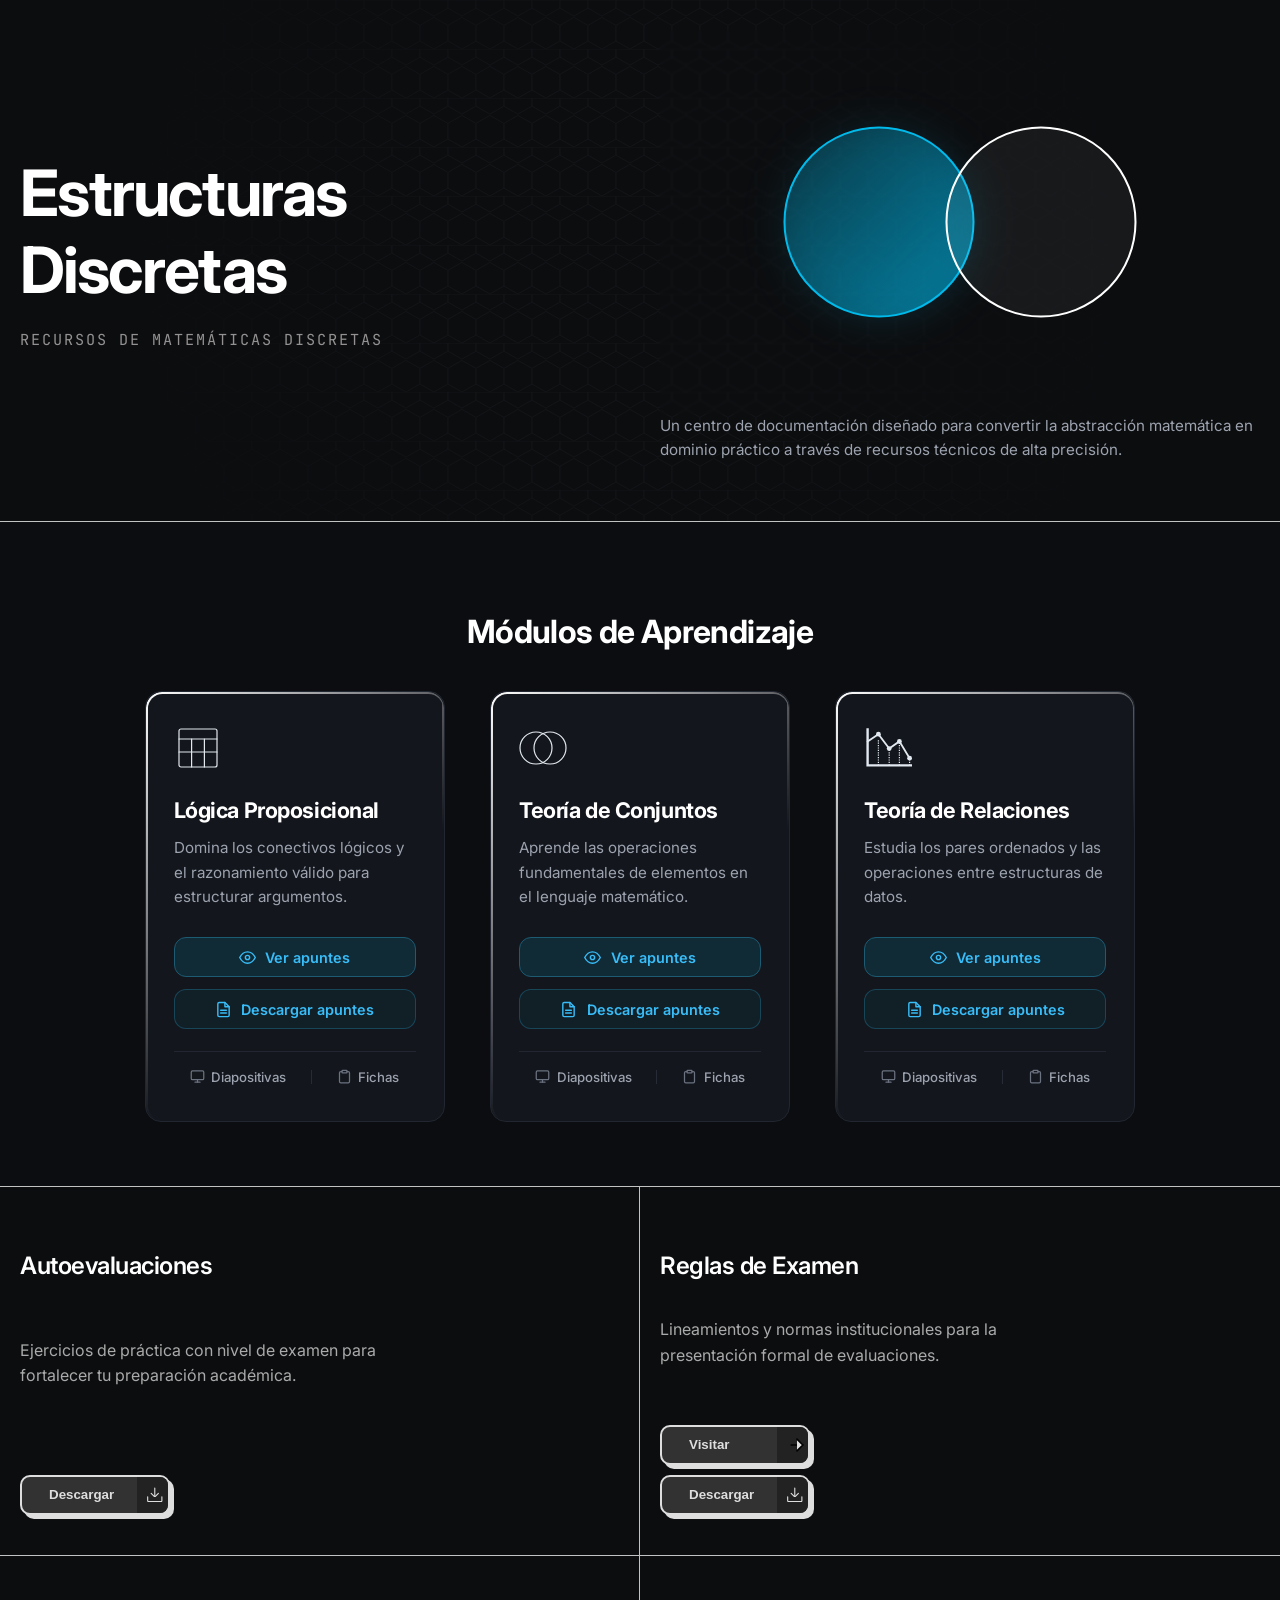
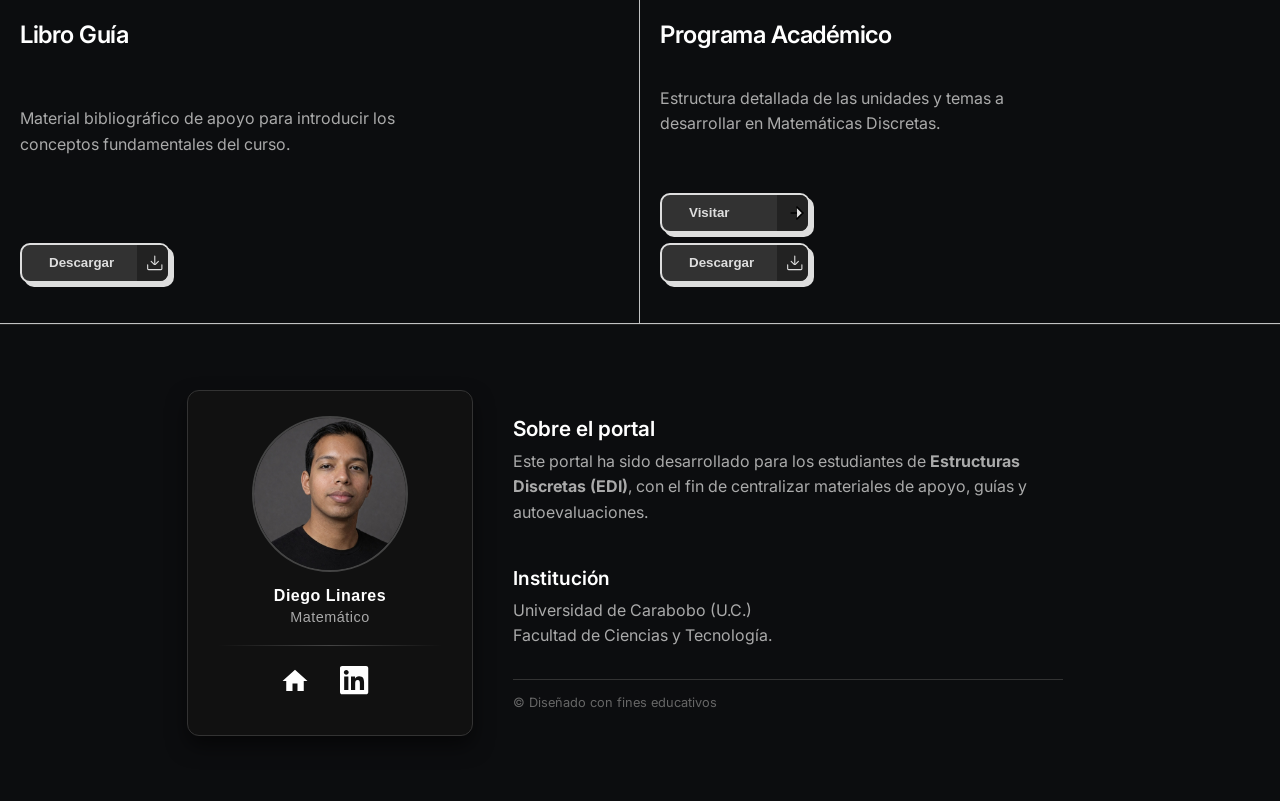
==== commit 97681288: "Add files via upload" ====
--- a/index.html
+++ b/index.html
@@ -79,247 +79,257 @@
     </header>
 
     <main>
-<section class="features-section">
-    <div class="container-max">
-        <h2 class="main-title">Módulos de Aprendizaje</h2>
-
-        <div class="features-grid">
-            <!-- TARJETA 1: Lógica Proposicional -->
-            <article class="feature-card">
-                <div class="icon-box bg-yellow" aria-hidden="true">
-                    <svg viewBox="0 0 24 24" xmlns="http://www.w3.org/2000/svg" fill="none"
-                        stroke="currentColor" stroke-width="0.6" stroke-linecap="round" stroke-linejoin="round">
-                        <rect x="2.5" y="2.5" width="19" height="19" rx="1" />
-                        <line x1="2.5" y1="7.5" x2="21.5" y2="7.5" />
-                        <line x1="2.5" y1="14" x2="21.5" y2="14" />
-                        <line x1="8.8" y1="7.5" x2="8.8" y2="21.5" />
-                        <line x1="15.2" y1="7.5" x2="15.2" y2="21.5" />
-                    </svg>
-                </div>
-
-                <h3 class="card-title">Lógica Proposicional</h3>
-                <p class="card-paragraph">Domina los conectivos lógicos y el razonamiento válido para
-                    estructurar argumentos.</p>
-
-                <div class="card-actions-group">
-                    <!-- 1. Botón Ver apuntes -->
-                    <a href="visor.html?doc=assets/docs/apuntes_logica.md" target="_blank"
-                        rel="noopener noreferrer" class="btn-apuntes btn-primary">
-                        <svg viewBox="0 0 24 24" fill="none" stroke="currentColor" stroke-width="2"
-                            stroke-linecap="round" stroke-linejoin="round">
-                            <path d="M1 12s4-8 11-8 11 8 11 8-4 8-11 8-11-8-11-8z"></path>
-                            <circle cx="12" cy="12" r="3"></circle>
-                        </svg>
-                        <span>Ver apuntes</span>
-                    </a>
-
-                    <!-- 2. Botón Descargar apuntes -->
-                    <a href="assets/docs/apuntes-teoria-logica.pdf" download="apuntes-teoria-logica.pdf"
-                        class="btn-apuntes btn-secondary">
-                        <svg viewBox="0 0 24 24" fill="none" stroke="currentColor" stroke-width="2"
-                            stroke-linecap="round" stroke-linejoin="round">
-                            <path d="M14 2H6a2 2 0 0 0-2 2v16a2 2 0 0 0 2 2h12a2 2 0 0 0 2-2V8z"></path>
-                            <polyline points="14 2 14 8 20 8"></polyline>
-                            <line x1="16" y1="13" x2="8" y2="13"></line>
-                            <line x1="16" y1="17" x2="8" y2="17"></line>
-                        </svg>
-                        <span>Descargar apuntes</span>
-                    </a>
-
-                    <!-- 3. Enlaces discretos al pie: Diapositivas y Fichas -->
-                    <div class="secondary-links-row">
-                        <a href="assets/docs/unidad-1-logica-y-proposiciones.pdf"
-                            download="unidad-1-logica-y-proposiciones.pdf" class="discrete-link">
-                            <svg viewBox="0 0 24 24" fill="none" stroke="currentColor" stroke-width="2"
-                                stroke-linecap="round" stroke-linejoin="round">
-                                <rect x="2" y="3" width="20" height="14" rx="2" ry="2"></rect>
-                                <line x1="8" y1="21" x2="16" y2="21"></line>
-                                <line x1="12" y1="17" x2="12" y2="21"></line>
+        <section class="features-section">
+            <div class="container-max">
+                <h2 class="main-title">Módulos de Aprendizaje</h2>
+
+                <div class="features-grid">
+                    <!-- TARJETA 1: Lógica Proposicional -->
+                    <article class="feature-card">
+                        <div class="icon-box bg-yellow" aria-hidden="true">
+                            <svg viewBox="0 0 24 24" xmlns="http://www.w3.org/2000/svg" fill="none"
+                                stroke="currentColor" stroke-width="0.6" stroke-linecap="round" stroke-linejoin="round">
+                                <rect x="2.5" y="2.5" width="19" height="19" rx="1" />
+                                <line x1="2.5" y1="7.5" x2="21.5" y2="7.5" />
+                                <line x1="2.5" y1="14" x2="21.5" y2="14" />
+                                <line x1="8.8" y1="7.5" x2="8.8" y2="21.5" />
+                                <line x1="15.2" y1="7.5" x2="15.2" y2="21.5" />
                             </svg>
-                            <span>Diapositivas</span>
-                        </a>
-
-                        <span class="link-divider" aria-hidden="true"></span>
-
-                        <a href="assets/docs/fichas-logica-proposicional.pdf"
-                            download="fichas-logica-proposicional.pdf" class="discrete-link">
-                            <svg viewBox="0 0 24 24" fill="none" stroke="currentColor" stroke-width="2"
-                                stroke-linecap="round" stroke-linejoin="round">
-                                <path d="M16 4h2a2 2 0 0 1 2 2v14a2 2 0 0 1-2 2H6a2 2 0 0 1-2-2V6a2 2 0 0 1 2-2h2"></path>
-                                <rect x="8" y="2" width="8" height="4" rx="1" ry="1"></rect>
+                        </div>
+
+                        <h3 class="card-title">Lógica Proposicional</h3>
+                        <p class="card-paragraph">Domina los conectivos lógicos y el razonamiento válido para
+                            estructurar argumentos.</p>
+
+                        <div class="card-actions-group">
+                            <!-- 1. Botón Ver apuntes -->
+                            <a href="assets/docs/apuntes_logica.html" target="_blank" rel="noopener noreferrer"
+                                class="btn-apuntes btn-primary">
+                                <svg viewBox="0 0 24 24" fill="none" stroke="currentColor" stroke-width="2"
+                                    stroke-linecap="round" stroke-linejoin="round">
+                                    <path d="M1 12s4-8 11-8 11 8 11 8-4 8-11 8-11-8-11-8z"></path>
+                                    <circle cx="12" cy="12" r="3"></circle>
+                                </svg>
+                                <span>Ver apuntes</span>
+                            </a>
+
+                            <!-- 2. Botón Descargar apuntes -->
+                            <a href="assets/docs/apuntes-teoria-logica.pdf" download="apuntes-teoria-logica.pdf"
+                                class="btn-apuntes btn-secondary">
+                                <svg viewBox="0 0 24 24" fill="none" stroke="currentColor" stroke-width="2"
+                                    stroke-linecap="round" stroke-linejoin="round">
+                                    <path d="M14 2H6a2 2 0 0 0-2 2v16a2 2 0 0 0 2 2h12a2 2 0 0 0 2-2V8z"></path>
+                                    <polyline points="14 2 14 8 20 8"></polyline>
+                                    <line x1="16" y1="13" x2="8" y2="13"></line>
+                                    <line x1="16" y1="17" x2="8" y2="17"></line>
+                                </svg>
+                                <span>Descargar apuntes</span>
+                            </a>
+
+                            <!-- 3. Enlaces discretos al pie: Diapositivas y Fichas -->
+                            <div class="secondary-links-row">
+                                <a href="assets/docs/unidad-1-logica-y-proposiciones.pdf"
+                                    download="unidad-1-logica-y-proposiciones.pdf" class="discrete-link">
+                                    <svg viewBox="0 0 24 24" fill="none" stroke="currentColor" stroke-width="2"
+                                        stroke-linecap="round" stroke-linejoin="round">
+                                        <rect x="2" y="3" width="20" height="14" rx="2" ry="2"></rect>
+                                        <line x1="8" y1="21" x2="16" y2="21"></line>
+                                        <line x1="12" y1="17" x2="12" y2="21"></line>
+                                    </svg>
+                                    <span>Diapositivas</span>
+                                </a>
+
+                                <span class="link-divider" aria-hidden="true"></span>
+
+                                <a href="assets/docs/fichas-logica-proposicional.pdf"
+                                    download="fichas-logica-proposicional.pdf" class="discrete-link">
+                                    <svg viewBox="0 0 24 24" fill="none" stroke="currentColor" stroke-width="2"
+                                        stroke-linecap="round" stroke-linejoin="round">
+                                        <path
+                                            d="M16 4h2a2 2 0 0 1 2 2v14a2 2 0 0 1-2 2H6a2 2 0 0 1-2-2V6a2 2 0 0 1 2-2h2">
+                                        </path>
+                                        <rect x="8" y="2" width="8" height="4" rx="1" ry="1"></rect>
+                                    </svg>
+                                    <span>Fichas</span>
+                                </a>
+                            </div>
+                        </div>
+                    </article>
+
+                    <!-- TARJETA 2: Teoría de Conjuntos -->
+                    <article class="feature-card">
+                        <div class="icon-box bg-coral" aria-hidden="true">
+                            <svg viewBox="0 0 24 24" fill="none" stroke="currentColor" stroke-width="0.6"
+                                stroke-linecap="round" stroke-linejoin="round" xmlns="http://www.w3.org/2000/svg">
+                                <circle cx="8.5" cy="12" r="8" />
+                                <circle cx="15.5" cy="12" r="8" />
                             </svg>
-                            <span>Fichas</span>
-                        </a>
-                    </div>
-                </div>
-            </article>
-
-            <!-- TARJETA 2: Teoría de Conjuntos -->
-            <article class="feature-card">
-                <div class="icon-box bg-coral" aria-hidden="true">
-                    <svg viewBox="0 0 24 24" fill="none" stroke="currentColor" stroke-width="0.6"
-                        stroke-linecap="round" stroke-linejoin="round" xmlns="http://www.w3.org/2000/svg">
-                        <circle cx="8.5" cy="12" r="8" />
-                        <circle cx="15.5" cy="12" r="8" />
-                    </svg>
-                </div>
-
-                <h3 class="card-title">Teoría de Conjuntos</h3>
-                <p class="card-paragraph">Aprende las operaciones fundamentales de elementos en el lenguaje
-                    matemático.</p>
-
-                <div class="card-actions-group">
-                    <!-- 1. Botón Ver apuntes -->
-                    <a href="visor.html?doc=assets/docs/apuntes_conjuntos.md" target="_blank"
-                        rel="noopener noreferrer" class="btn-apuntes btn-primary">
-                        <svg viewBox="0 0 24 24" fill="none" stroke="currentColor" stroke-width="2"
-                            stroke-linecap="round" stroke-linejoin="round">
-                            <path d="M1 12s4-8 11-8 11 8 11 8-4 8-11 8-11-8-11-8z"></path>
-                            <circle cx="12" cy="12" r="3"></circle>
-                        </svg>
-                        <span>Ver apuntes</span>
-                    </a>
-
-                    <!-- 2. Botón Descargar apuntes -->
-                    <a href="assets/docs/apuntes-teoria-conjuntos.pdf" download="apuntes-teoria-conjuntos.pdf"
-                        class="btn-apuntes btn-secondary">
-                        <svg viewBox="0 0 24 24" fill="none" stroke="currentColor" stroke-width="2"
-                            stroke-linecap="round" stroke-linejoin="round">
-                            <path d="M14 2H6a2 2 0 0 0-2 2v16a2 2 0 0 0 2 2h12a2 2 0 0 0 2-2V8z"></path>
-                            <polyline points="14 2 14 8 20 8"></polyline>
-                            <line x1="16" y1="13" x2="8" y2="13"></line>
-                            <line x1="16" y1="17" x2="8" y2="17"></line>
-                        </svg>
-                        <span>Descargar apuntes</span>
-                    </a>
-
-                    <!-- 3. Enlaces discretos al pie: Diapositivas y Fichas -->
-                    <div class="secondary-links-row">
-                        <a href="assets/docs/unidad-2-teoria-de-conjuntos.pdf"
-                            download="unidad-2-teoria-de-conjuntos.pdf" class="discrete-link">
-                            <svg viewBox="0 0 24 24" fill="none" stroke="currentColor" stroke-width="2"
-                                stroke-linecap="round" stroke-linejoin="round">
-                                <rect x="2" y="3" width="20" height="14" rx="2" ry="2"></rect>
-                                <line x1="8" y1="21" x2="16" y2="21"></line>
-                                <line x1="12" y1="17" x2="12" y2="21"></line>
+                        </div>
+
+                        <h3 class="card-title">Teoría de Conjuntos</h3>
+                        <p class="card-paragraph">Aprende las operaciones fundamentales de elementos en el lenguaje
+                            matemático.</p>
+
+                        <div class="card-actions-group">
+                            <!-- 1. Botón Ver apuntes -->
+                            <a href="assets/docs/apuntes_conjuntos.html" target="_blank" rel="noopener noreferrer"
+                                rel="noopener noreferrer" class="btn-apuntes btn-primary">
+                                <svg viewBox="0 0 24 24" fill="none" stroke="currentColor" stroke-width="2"
+                                    stroke-linecap="round" stroke-linejoin="round">
+                                    <path d="M1 12s4-8 11-8 11 8 11 8-4 8-11 8-11-8-11-8z"></path>
+                                    <circle cx="12" cy="12" r="3"></circle>
+                                </svg>
+                                <span>Ver apuntes</span>
+                            </a>
+
+                            <!-- 2. Botón Descargar apuntes -->
+                            <a href="assets/docs/apuntes-teoria-conjuntos.pdf" download="apuntes-teoria-conjuntos.pdf"
+                                class="btn-apuntes btn-secondary">
+                                <svg viewBox="0 0 24 24" fill="none" stroke="currentColor" stroke-width="2"
+                                    stroke-linecap="round" stroke-linejoin="round">
+                                    <path d="M14 2H6a2 2 0 0 0-2 2v16a2 2 0 0 0 2 2h12a2 2 0 0 0 2-2V8z"></path>
+                                    <polyline points="14 2 14 8 20 8"></polyline>
+                                    <line x1="16" y1="13" x2="8" y2="13"></line>
+                                    <line x1="16" y1="17" x2="8" y2="17"></line>
+                                </svg>
+                                <span>Descargar apuntes</span>
+                            </a>
+
+                            <!-- 3. Enlaces discretos al pie: Diapositivas y Fichas -->
+                            <div class="secondary-links-row">
+                                <a href="assets/docs/unidad-2-teoria-de-conjuntos.pdf"
+                                    download="unidad-2-teoria-de-conjuntos.pdf" class="discrete-link">
+                                    <svg viewBox="0 0 24 24" fill="none" stroke="currentColor" stroke-width="2"
+                                        stroke-linecap="round" stroke-linejoin="round">
+                                        <rect x="2" y="3" width="20" height="14" rx="2" ry="2"></rect>
+                                        <line x1="8" y1="21" x2="16" y2="21"></line>
+                                        <line x1="12" y1="17" x2="12" y2="21"></line>
+                                    </svg>
+                                    <span>Diapositivas</span>
+                                </a>
+
+                                <span class="link-divider" aria-hidden="true"></span>
+
+                                <a href="assets/docs/fichas-teoria-de-conjuntos.pdf"
+                                    download="fichas-teoria-de-conjuntos.pdf" class="discrete-link">
+                                    <svg viewBox="0 0 24 24" fill="none" stroke="currentColor" stroke-width="2"
+                                        stroke-linecap="round" stroke-linejoin="round">
+                                        <path
+                                            d="M16 4h2a2 2 0 0 1 2 2v14a2 2 0 0 1-2 2H6a2 2 0 0 1-2-2V6a2 2 0 0 1 2-2h2">
+                                        </path>
+                                        <rect x="8" y="2" width="8" height="4" rx="1" ry="1"></rect>
+                                    </svg>
+                                    <span>Fichas</span>
+                                </a>
+                            </div>
+                        </div>
+                    </article>
+
+                    <!-- TARJETA 3: Teoría de Relaciones -->
+                    <article class="feature-card">
+                        <div class="icon-box bg-purple" aria-hidden="true">
+                            <svg viewBox="0 0 400 350" xmlns="http://www.w3.org/2000/svg">
+                                <style>
+                                    .graph-line {
+                                        stroke: currentColor;
+                                        stroke-width: 15;
+                                        fill: none;
+                                        stroke-linecap: round;
+                                    }
+
+                                    .graph-dot {
+                                        fill: currentColor;
+                                    }
+
+                                    .graph-axis {
+                                        stroke: currentColor;
+                                        stroke-width: 20;
+                                        fill: none;
+                                    }
+
+                                    .column-dashed {
+                                        stroke: currentColor;
+                                        stroke-width: 10;
+                                        fill: none;
+                                        stroke-dasharray: 10;
+                                    }
+                                </style>
+                                <rect width="70%" height="70%" fill="none" />
+                                <polyline class="graph-axis" points="30,10 30,320 400,320" />
+                                <line class="column-dashed" x1="120" y1="320" x2="120" y2="100" />
+                                <line class="column-dashed" x1="210" y1="320" x2="210" y2="160" />
+                                <line class="column-dashed" x1="295" y1="320" x2="295" y2="100" />
+                                <line class="column-dashed" x1="380" y1="320" x2="380" y2="240" />
+                                <polyline class="graph-line" points="30,120 120,60 210,180 295,120 380,260" />
+                                <circle class="graph-dot" cx="120" cy="60" r="20" />
+                                <circle class="graph-dot" cx="210" cy="180" r="20" />
+                                <circle class="graph-dot" cx="295" cy="120" r="20" />
+                                <circle class="graph-dot" cx="380" cy="260" r="20" />
                             </svg>
-                            <span>Diapositivas</span>
-                        </a>
-
-                        <span class="link-divider" aria-hidden="true"></span>
-
-                        <a href="assets/docs/fichas-teoria-de-conjuntos.pdf"
-                            download="fichas-teoria-de-conjuntos.pdf" class="discrete-link">
-                            <svg viewBox="0 0 24 24" fill="none" stroke="currentColor" stroke-width="2"
-                                stroke-linecap="round" stroke-linejoin="round">
-                                <path d="M16 4h2a2 2 0 0 1 2 2v14a2 2 0 0 1-2 2H6a2 2 0 0 1-2-2V6a2 2 0 0 1 2-2h2"></path>
-                                <rect x="8" y="2" width="8" height="4" rx="1" ry="1"></rect>
-                            </svg>
-                            <span>Fichas</span>
-                        </a>
-                    </div>
-                </div>
-            </article>
-
-            <!-- TARJETA 3: Teoría de Relaciones -->
-            <article class="feature-card">
-                <div class="icon-box bg-purple" aria-hidden="true">
-                    <svg viewBox="0 0 400 350" xmlns="http://www.w3.org/2000/svg">
-                        <style>
-                            .graph-line {
-                                stroke: currentColor;
-                                stroke-width: 15;
-                                fill: none;
-                                stroke-linecap: round;
-                            }
-                            .graph-dot {
-                                fill: currentColor;
-                            }
-                            .graph-axis {
-                                stroke: currentColor;
-                                stroke-width: 20;
-                                fill: none;
-                            }
-                            .column-dashed {
-                                stroke: currentColor;
-                                stroke-width: 10;
-                                fill: none;
-                                stroke-dasharray: 10;
-                            }
-                        </style>
-                        <rect width="70%" height="70%" fill="none" />
-                        <polyline class="graph-axis" points="30,10 30,320 400,320" />
-                        <line class="column-dashed" x1="120" y1="320" x2="120" y2="100" />
-                        <line class="column-dashed" x1="210" y1="320" x2="210" y2="160" />
-                        <line class="column-dashed" x1="295" y1="320" x2="295" y2="100" />
-                        <line class="column-dashed" x1="380" y1="320" x2="380" y2="240" />
-                        <polyline class="graph-line" points="30,120 120,60 210,180 295,120 380,260" />
-                        <circle class="graph-dot" cx="120" cy="60" r="20" />
-                        <circle class="graph-dot" cx="210" cy="180" r="20" />
-                        <circle class="graph-dot" cx="295" cy="120" r="20" />
-                        <circle class="graph-dot" cx="380" cy="260" r="20" />
-                    </svg>
-                </div>
-
-                <h3 class="card-title">Teoría de Relaciones</h3>
-                <p class="card-paragraph">Estudia los pares ordenados y las operaciones entre estructuras de
-                    datos.</p>
-
-                <div class="card-actions-group">
-                    <!-- 1. Botón Ver apuntes -->
-                    <a href="visor.html?doc=assets/docs/apuntes_relaciones.md" target="_blank"
-                        rel="noopener noreferrer" class="btn-apuntes btn-primary">
-                        <svg viewBox="0 0 24 24" fill="none" stroke="currentColor" stroke-width="2"
-                            stroke-linecap="round" stroke-linejoin="round">
-                            <path d="M1 12s4-8 11-8 11 8 11 8-4 8-11 8-11-8-11-8z"></path>
-                            <circle cx="12" cy="12" r="3"></circle>
-                        </svg>
-                        <span>Ver apuntes</span>
-                    </a>
-
-                    <!-- 2. Botón Descargar apuntes -->
-                    <a href="assets/docs/apuntes-teoria-relaciones.pdf" download="apuntes-teoria-relaciones.pdf"
-                        class="btn-apuntes btn-secondary">
-                        <svg viewBox="0 0 24 24" fill="none" stroke="currentColor" stroke-width="2"
-                            stroke-linecap="round" stroke-linejoin="round">
-                            <path d="M14 2H6a2 2 0 0 0-2 2v16a2 2 0 0 0 2 2h12a2 2 0 0 0 2-2V8z"></path>
-                            <polyline points="14 2 14 8 20 8"></polyline>
-                            <line x1="16" y1="13" x2="8" y2="13"></line>
-                            <line x1="16" y1="17" x2="8" y2="17"></line>
-                        </svg>
-                        <span>Descargar apuntes</span>
-                    </a>
-
-                    <!-- 3. Enlaces discretos al pie: Diapositivas y Fichas -->
-                    <div class="secondary-links-row">
-                        <a href="assets/docs/unidad-3-relaciones-y-funciones.pdf"
-                            download="unidad-3-relaciones-y-funciones.pdf" class="discrete-link">
-                            <svg viewBox="0 0 24 24" fill="none" stroke="currentColor" stroke-width="2"
-                                stroke-linecap="round" stroke-linejoin="round">
-                                <rect x="2" y="3" width="20" height="14" rx="2" ry="2"></rect>
-                                <line x1="8" y1="21" x2="16" y2="21"></line>
-                                <line x1="12" y1="17" x2="12" y2="21"></line>
-                            </svg>
-                            <span>Diapositivas</span>
-                        </a>
-
-                        <span class="link-divider" aria-hidden="true"></span>
-
-                        <a href="assets/docs/fichas-teoria-de-relaciones.pdf"
-                            download="fichas-teoria-de-relaciones.pdf" class="discrete-link">
-                            <svg viewBox="0 0 24 24" fill="none" stroke="currentColor" stroke-width="2"
-                                stroke-linecap="round" stroke-linejoin="round">
-                                <path d="M16 4h2a2 2 0 0 1 2 2v14a2 2 0 0 1-2 2H6a2 2 0 0 1-2-2V6a2 2 0 0 1 2-2h2"></path>
-                                <rect x="8" y="2" width="8" height="4" rx="1" ry="1"></rect>
-                            </svg>
-                            <span>Fichas</span>
-                        </a>
-                    </div>
-                </div>
-            </article>
-        </div>
-    </div>
-</section>
+                        </div>
+
+                        <h3 class="card-title">Teoría de Relaciones</h3>
+                        <p class="card-paragraph">Estudia los pares ordenados y las operaciones entre estructuras de
+                            datos.</p>
+
+                        <div class="card-actions-group">
+                            <!-- 1. Botón Ver apuntes -->
+                            <a href="assets/docs/apuntes_relaciones.html" target="_blank" rel="noopener noreferrer"
+                                rel="noopener noreferrer" class="btn-apuntes btn-primary">
+                                <svg viewBox="0 0 24 24" fill="none" stroke="currentColor" stroke-width="2"
+                                    stroke-linecap="round" stroke-linejoin="round">
+                                    <path d="M1 12s4-8 11-8 11 8 11 8-4 8-11 8-11-8-11-8z"></path>
+                                    <circle cx="12" cy="12" r="3"></circle>
+                                </svg>
+                                <span>Ver apuntes</span>
+                            </a>
+
+                            <!-- 2. Botón Descargar apuntes -->
+                            <a href="assets/docs/apuntes-teoria-relaciones.pdf" download="apuntes-teoria-relaciones.pdf"
+                                class="btn-apuntes btn-secondary">
+                                <svg viewBox="0 0 24 24" fill="none" stroke="currentColor" stroke-width="2"
+                                    stroke-linecap="round" stroke-linejoin="round">
+                                    <path d="M14 2H6a2 2 0 0 0-2 2v16a2 2 0 0 0 2 2h12a2 2 0 0 0 2-2V8z"></path>
+                                    <polyline points="14 2 14 8 20 8"></polyline>
+                                    <line x1="16" y1="13" x2="8" y2="13"></line>
+                                    <line x1="16" y1="17" x2="8" y2="17"></line>
+                                </svg>
+                                <span>Descargar apuntes</span>
+                            </a>
+
+                            <!-- 3. Enlaces discretos al pie: Diapositivas y Fichas -->
+                            <div class="secondary-links-row">
+                                <a href="assets/docs/unidad-3-relaciones-y-funciones.pdf"
+                                    download="unidad-3-relaciones-y-funciones.pdf" class="discrete-link">
+                                    <svg viewBox="0 0 24 24" fill="none" stroke="currentColor" stroke-width="2"
+                                        stroke-linecap="round" stroke-linejoin="round">
+                                        <rect x="2" y="3" width="20" height="14" rx="2" ry="2"></rect>
+                                        <line x1="8" y1="21" x2="16" y2="21"></line>
+                                        <line x1="12" y1="17" x2="12" y2="21"></line>
+                                    </svg>
+                                    <span>Diapositivas</span>
+                                </a>
+
+                                <span class="link-divider" aria-hidden="true"></span>
+
+                                <a href="assets/docs/fichas-teoria-de-relaciones.pdf"
+                                    download="fichas-teoria-de-relaciones.pdf" class="discrete-link">
+                                    <svg viewBox="0 0 24 24" fill="none" stroke="currentColor" stroke-width="2"
+                                        stroke-linecap="round" stroke-linejoin="round">
+                                        <path
+                                            d="M16 4h2a2 2 0 0 1 2 2v14a2 2 0 0 1-2 2H6a2 2 0 0 1-2-2V6a2 2 0 0 1 2-2h2">
+                                        </path>
+                                        <rect x="8" y="2" width="8" height="4" rx="1" ry="1"></rect>
+                                    </svg>
+                                    <span>Fichas</span>
+                                </a>
+                            </div>
+                        </div>
+                    </article>
+                </div>
+            </div>
+        </section>
+
         <section class="downloads-section">
             <div class="container-max downloads-grid">
                 <div class="download-card">
@@ -345,27 +355,40 @@
                     </button>
                 </div>
 
+                <!-- REGLAS DE EXAMEN -->
                 <div class="download-card">
                     <h3 class="download-title">Reglas de Examen</h3>
                     <p class="download-text">Lineamientos y normas institucionales para la presentación formal de
                         evaluaciones.</p>
-                    <button class="button"
-                        onclick="descargarPDF('assets/docs/normas-curso-estructuras-discretas.pdf', 'normas-curso-estructuras-discretas.pdf')">
-                        <span class="button__text">Descargar</span>
-                        <span class="button__icon">
-                            <svg class="svg" viewBox="0 0 45 35">
-                                <path
-                                    d="M17.5,22.131a1.249,1.249,0,0,1-1.25-1.25V2.187a1.25,1.25,0,0,1,2.5,0V20.881A1.25,1.25,0,0,1,17.5,22.131Z">
-                                </path>
-                                <path
-                                    d="M17.5,22.693a3.189,3.189,0,0,1-2.262-.936L8.487,15.006a1.249,1.249,0,0,1,1.767-1.767l6.751,6.751a.7.7,0,0,0,.99,0l6.751-6.751a1.25,1.25,0,0,1,1.768,1.767l-6.752,6.751A3.191,3.191,0,0,1,17.5,22.693Z">
-                                </path>
-                                <path
-                                    d="M31.436,34.063H3.564A3.318,3.318,0,0,1,.25,30.749V22.011a1.25,1.25,0,0,1,2.5,0v8.738a.815.815,0,0,0,.814.814H31.436a.815.815,0,0,0,.814-.814V22.011a1.25,1.25,0,1,1,2.5,0v8.738A3.318,3.318,0,0,1,31.436,34.063Z">
-                                </path>
-                            </svg>
-                        </span>
-                    </button>
+
+                    <div style="display: flex; flex-direction: column; gap: 10px; margin-top: 15px;">
+
+                        <!-- Botón Visitar con el diseño exacto solicitado -->
+                        <button class="button" style="margin: 0;" onclick="window.open('assets/docs/normas.html', '_blank')">
+                            <span class="button__text">Visitar</span>
+                            <span class="button__icon">
+                                <svg class="svg" viewBox="0 0 24 24" fill="none" stroke="currentColor" stroke-width="2"
+                                    stroke-linecap="round" stroke-linejoin="round">
+                                    <line x1="5" y1="12" x2="19" y2="12"></line>
+                                    <polyline points="12 5 19 12 12 19"></polyline>
+                                </svg>
+                            </span>
+                        </button>
+
+                        <button class="button" style="margin: 0;"
+                            onclick="descargarPDF('assets/docs/normas-curso-estructuras-discretas.pdf', 'normas-curso-estructuras-discretas.pdf')">
+                            <span class="button__text">Descargar</span>
+                            <span class="button__icon">
+                                <svg class="svg" viewBox="0 0 45 35">
+                                    <path d="M17.5,22.131a1.249,1.249,0,0,1-1.25-1.25V2.187a1.25,1.25,0,0,1,2.5,0V20.881A1.25,1.25,0,0,1,17.5,22.131Z"></path>
+                                    <path d="M17.5,22.693a3.189,3.189,0,0,1-2.262-.936L8.487,15.006a1.249,1.249,0,0,1,1.767-1.767l6.751,6.751a.7.7,0,0,0,.99,0l6.751-6.751a1.25,1.25,0,0,1,1.768,1.767l-6.752,6.751A3.191,3.191,0,0,1,17.5,22.693Z"></path>
+                                    <path d="M31.436,34.063H3.564A3.318,3.318,0,0,1,.25,30.749V22.011a1.25,1.25,0,0,1,2.5,0v8.738a.815.815,0,0,0,.814.814H31.436a.815.815,0,0,0,.814-.814V22.011a1.25,1.25,0,1,1,2.5,0v8.738A3.318,3.318,0,0,1,31.436,34.063Z"></path>
+                                </svg>
+                            </span>
+                        </button>
+
+
+                    </div>
                 </div>
 
                 <div class="download-card">
@@ -391,27 +414,41 @@
                     </button>
                 </div>
 
+                <!-- PROGRAMA ACADÉMICO -->
                 <div class="download-card">
                     <h3 class="download-title">Programa Académico</h3>
                     <p class="download-text">Estructura detallada de las unidades y temas a desarrollar en Matemáticas
                         Discretas.</p>
-                    <button class="button"
-                        onclick="descargarPDF('assets/docs/temario-estructuras-discretas-uc.pdf', 'temario-estructuras-discretas-uc.pdf')">
-                        <span class="button__text">Descargar</span>
-                        <span class="button__icon">
-                            <svg class="svg" viewBox="0 0 45 35">
-                                <path
-                                    d="M17.5,22.131a1.249,1.249,0,0,1-1.25-1.25V2.187a1.25,1.25,0,0,1,2.5,0V20.881A1.25,1.25,0,0,1,17.5,22.131Z">
-                                </path>
-                                <path
-                                    d="M17.5,22.693a3.189,3.189,0,0,1-2.262-.936L8.487,15.006a1.249,1.249,0,0,1,1.767-1.767l6.751,6.751a.7.7,0,0,0,.99,0l6.751-6.751a1.25,1.25,0,0,1,1.768,1.767l-6.752,6.751A3.191,3.191,0,0,1,17.5,22.693Z">
-                                </path>
-                                <path
-                                    d="M31.436,34.063H3.564A3.318,3.318,0,0,1,.25,30.749V22.011a1.25,1.25,0,0,1,2.5,0v8.738a.815.815,0,0,0,.814.814H31.436a.815.815,0,0,0,.814-.814V22.011a1.25,1.25,0,1,1,2.5,0v8.738A3.318,3.318,0,0,1,31.436,34.063Z">
-                                </path>
-                            </svg>
-                        </span>
-                    </button>
+
+                    <div style="display: flex; flex-direction: column; gap: 10px; margin-top: 15px;">
+
+
+                        <!-- Botón Visitar con el diseño exacto solicitado -->
+                        <button class="button" style="margin: 0;" onclick="window.open('assets/docs/temas.html', '_blank')">
+                            <span class="button__text">Visitar</span>
+                            <span class="button__icon">
+                                <svg class="svg" viewBox="0 0 24 24" fill="none" stroke="currentColor" stroke-width="2"
+                                    stroke-linecap="round" stroke-linejoin="round">
+                                    <line x1="5" y1="12" x2="19" y2="12"></line>
+                                    <polyline points="12 5 19 12 12 19"></polyline>
+                                </svg>
+                            </span>
+                        </button>
+
+                        <button class="button" style="margin: 0;"
+                            onclick="descargarPDF('assets/docs/temario-estructuras-discretas-uc.pdf', 'temario-estructuras-discretas-uc.pdf')">
+                            <span class="button__text">Descargar</span>
+                            <span class="button__icon">
+                                <svg class="svg" viewBox="0 0 45 35">
+                                    <path d="M17.5,22.131a1.249,1.249,0,0,1-1.25-1.25V2.187a1.25,1.25,0,0,1,2.5,0V20.881A1.25,1.25,0,0,1,17.5,22.131Z"></path>
+                                    <path d="M17.5,22.693a3.189,3.189,0,0,1-2.262-.936L8.487,15.006a1.249,1.249,0,0,1,1.767-1.767l6.751,6.751a.7.7,0,0,0,.99,0l6.751-6.751a1.25,1.25,0,0,1,1.768,1.767l-6.752,6.751A3.191,3.191,0,0,1,17.5,22.693Z"></path>
+                                    <path d="M31.436,34.063H3.564A3.318,3.318,0,0,1,.25,30.749V22.011a1.25,1.25,0,0,1,2.5,0v8.738a.815.815,0,0,0,.814.814H31.436a.815.815,0,0,0,.814-.814V22.011a1.25,1.25,0,1,1,2.5,0v8.738A3.318,3.318,0,0,1,31.436,34.063Z"></path>
+                                </svg>
+                            </span>
+                        </button>
+
+
+                    </div>
                 </div>
             </div>
         </section>
@@ -433,8 +470,6 @@
                     <div class="social-media">
                         <ul
                             style="display:flex; flex-wrap:wrap; justify-content:center; gap:20px; padding:0; list-style:none; margin: 0;">
-
-
 
                             <li>
                                 <a href="https://diegol117.github.io/" target="_blank" rel="noopener noreferrer">
@@ -461,14 +496,11 @@
                     </div>
                 </div>
 
-
-                <!-- He modificado el margin y añadido un poco de padding para dar "aire" -->
                 <div class="profile-info"
                     style="max-width: 550px; text-align: left; margin-left: 30px; margin-right: 30px; padding: 40px 0;">
 
                     <div class="info-item" style="margin-bottom: 40px;">
                         <h4 style="color: #fff; margin-bottom: 8px; font-size: 1.3rem;">Sobre el portal</h4>
-                        <!-- Aplicando el tamaño de 1rem que definimos antes para los párrafos -->
                         <p style="color: #aaa; line-height: 1.6; font-size: 1rem; margin: 0;">
                             Este portal ha sido desarrollado para los estudiantes de <strong>Estructuras Discretas
                                 (EDI)</strong>, con el fin de centralizar materiales de apoyo, guías y autoevaluaciones.
--- a/style.css
+++ b/style.css
@@ -238,24 +238,15 @@
     margin-bottom: 3.5rem;
 }
 
-.features-grid {
-    display: grid;
-    gap: 20px;
-    /* Aumenta este valor (antes era 20px) para dar más aire entre ellas */
-    grid-template-columns: repeat(3, 300px);
-    justify-content: center;
-    /* Centra el bloque de tarjetas fijas en la pantalla */
-    /* ... */
-}
 .feature-card {
     background: var(--bg-card);
-    padding: 2rem; /* Reducido ligeramente de 2.5rem para mejor balance */
+    padding: 1rem; /* Reducido ligeramente de 2.5rem para mejor balance */
     border-radius: 16px;
     position: relative;
 
     /* SOLUCIÓN AL ESTIRAMIENTO: */
     width: 100%;
-    max-width: 340px; /* Evita que la tarjeta crezca más allá de esto */
+    max-width: 300px; /* Evita que la tarjeta crezca más allá de esto */
     height: 400px;    /* Aumentado un poco para que el contenido respire si hay mucho texto */
     margin: 0 auto;   /* Centra la tarjeta si el contenedor es más ancho */
     box-sizing: border-box; /* Fundamental: incluye el padding en el cálculo del ancho */
@@ -762,13 +753,13 @@
    CONTENEDOR Y GRID (Espaciado original)
    ========================================= */
 .features-section {
-    padding: 4rem 1.5rem;
+    padding: 4rem 0rem;
     background-color: #0b0d11;
     color: #f8fafc;
 }
 
 .container-max {
-    max-width: 1140px;
+    max-width: 1320px;
     margin: 0 auto;
 }
 
@@ -779,12 +770,16 @@
     color: #ffffff;
     letter-spacing: -0.02em;
 }
-
 .features-grid {
     display: grid;
-    grid-template-columns: repeat(auto-fit, minmax(310px, 1fr));
-    gap: 1.75rem; /* Espaciado original entre tarjetas */
+    /* Crea columnas flexibles de un ancho mínimo de 280px que se adaptan al espacio */
+    grid-template-columns: repeat(auto-fit, minmax(280px, 1fr));
+
+    max-width: 1020px;
+    margin: 0 auto;
+    gap: 1rem;
     align-items: stretch;
+    padding-inline: 1rem;
 }
 
 /* =========================================
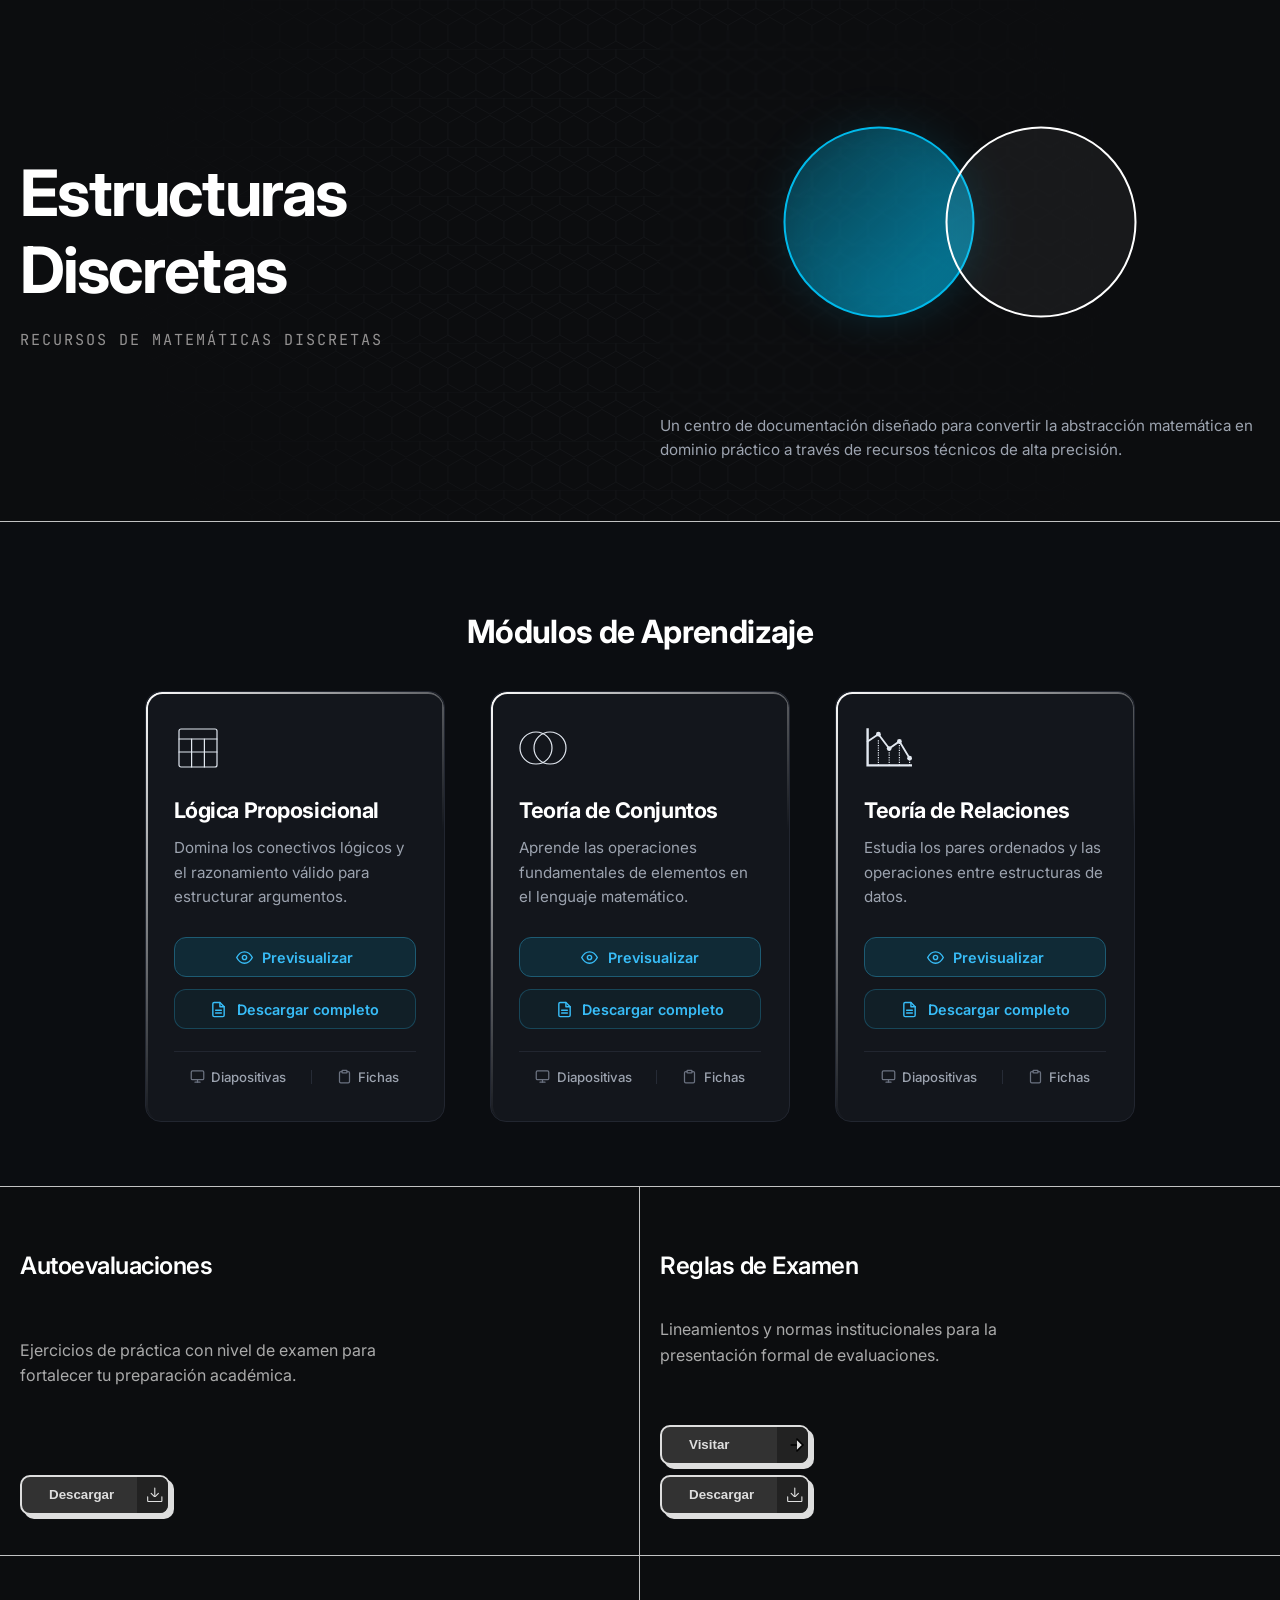
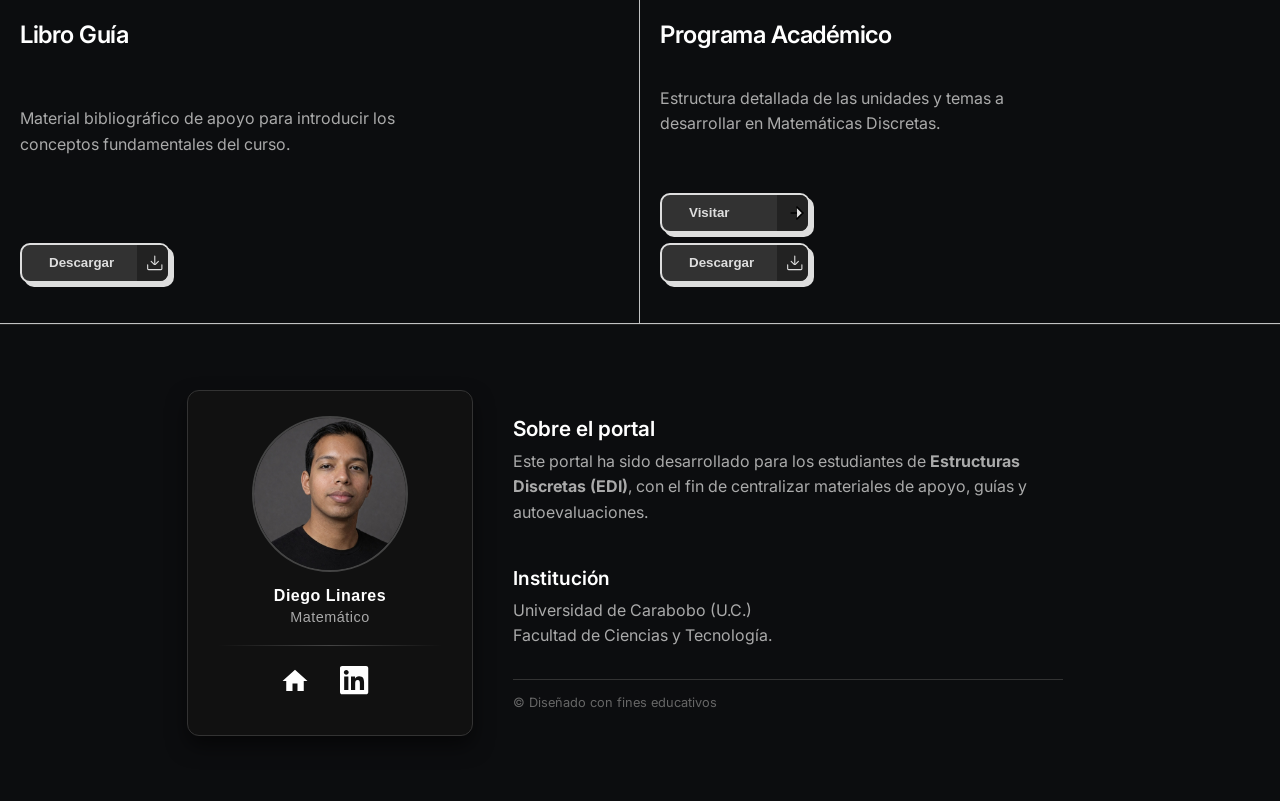
==== commit 602b3029: "Add files via upload" ====
--- a/index.html
+++ b/index.html
@@ -102,7 +102,7 @@
                             estructurar argumentos.</p>
 
                         <div class="card-actions-group">
-                            <!-- 1. Botón Ver apuntes -->
+                            <!-- 1. Botón Previsualizar -->
                             <a href="assets/docs/apuntes_logica.html" target="_blank" rel="noopener noreferrer"
                                 class="btn-apuntes btn-primary">
                                 <svg viewBox="0 0 24 24" fill="none" stroke="currentColor" stroke-width="2"
@@ -110,10 +110,10 @@
                                     <path d="M1 12s4-8 11-8 11 8 11 8-4 8-11 8-11-8-11-8z"></path>
                                     <circle cx="12" cy="12" r="3"></circle>
                                 </svg>
-                                <span>Ver apuntes</span>
+                                <span>Previsualizar</span>
                             </a>
 
-                            <!-- 2. Botón Descargar apuntes -->
+                            <!-- 2. Botón Descargar completo -->
                             <a href="assets/docs/apuntes-teoria-logica.pdf" download="apuntes-teoria-logica.pdf"
                                 class="btn-apuntes btn-secondary">
                                 <svg viewBox="0 0 24 24" fill="none" stroke="currentColor" stroke-width="2"
@@ -123,7 +123,7 @@
                                     <line x1="16" y1="13" x2="8" y2="13"></line>
                                     <line x1="16" y1="17" x2="8" y2="17"></line>
                                 </svg>
-                                <span>Descargar apuntes</span>
+                                <span>Descargar completo</span>
                             </a>
 
                             <!-- 3. Enlaces discretos al pie: Diapositivas y Fichas -->
@@ -171,7 +171,7 @@
                             matemático.</p>
 
                         <div class="card-actions-group">
-                            <!-- 1. Botón Ver apuntes -->
+                            <!-- 1. Botón Previsualizar -->
                             <a href="assets/docs/apuntes_conjuntos.html" target="_blank" rel="noopener noreferrer"
                                 rel="noopener noreferrer" class="btn-apuntes btn-primary">
                                 <svg viewBox="0 0 24 24" fill="none" stroke="currentColor" stroke-width="2"
@@ -179,10 +179,10 @@
                                     <path d="M1 12s4-8 11-8 11 8 11 8-4 8-11 8-11-8-11-8z"></path>
                                     <circle cx="12" cy="12" r="3"></circle>
                                 </svg>
-                                <span>Ver apuntes</span>
+                                <span>Previsualizar</span>
                             </a>
 
-                            <!-- 2. Botón Descargar apuntes -->
+                            <!-- 2. Botón Descargar completo -->
                             <a href="assets/docs/apuntes-teoria-conjuntos.pdf" download="apuntes-teoria-conjuntos.pdf"
                                 class="btn-apuntes btn-secondary">
                                 <svg viewBox="0 0 24 24" fill="none" stroke="currentColor" stroke-width="2"
@@ -192,7 +192,7 @@
                                     <line x1="16" y1="13" x2="8" y2="13"></line>
                                     <line x1="16" y1="17" x2="8" y2="17"></line>
                                 </svg>
-                                <span>Descargar apuntes</span>
+                                <span>Descargar completo</span>
                             </a>
 
                             <!-- 3. Enlaces discretos al pie: Diapositivas y Fichas -->
@@ -273,7 +273,7 @@
                             datos.</p>
 
                         <div class="card-actions-group">
-                            <!-- 1. Botón Ver apuntes -->
+                            <!-- 1. Botón Previsualizar -->
                             <a href="assets/docs/apuntes_relaciones.html" target="_blank" rel="noopener noreferrer"
                                 rel="noopener noreferrer" class="btn-apuntes btn-primary">
                                 <svg viewBox="0 0 24 24" fill="none" stroke="currentColor" stroke-width="2"
@@ -281,10 +281,10 @@
                                     <path d="M1 12s4-8 11-8 11 8 11 8-4 8-11 8-11-8-11-8z"></path>
                                     <circle cx="12" cy="12" r="3"></circle>
                                 </svg>
-                                <span>Ver apuntes</span>
+                                <span>Previsualizar</span>
                             </a>
 
-                            <!-- 2. Botón Descargar apuntes -->
+                            <!-- 2. Botón Descargar completo -->
                             <a href="assets/docs/apuntes-teoria-relaciones.pdf" download="apuntes-teoria-relaciones.pdf"
                                 class="btn-apuntes btn-secondary">
                                 <svg viewBox="0 0 24 24" fill="none" stroke="currentColor" stroke-width="2"
@@ -294,7 +294,7 @@
                                     <line x1="16" y1="13" x2="8" y2="13"></line>
                                     <line x1="16" y1="17" x2="8" y2="17"></line>
                                 </svg>
-                                <span>Descargar apuntes</span>
+                                <span>Descargar completo</span>
                             </a>
 
                             <!-- 3. Enlaces discretos al pie: Diapositivas y Fichas -->
--- a/style.css
+++ b/style.css
@@ -940,4 +940,71 @@
     width: 1px;
     height: 14px;
     background-color: #262b36;
+}
+
+/* ===== AJUSTES DE RENDERIZADO KATEX Y TABLAS ===== */
+.katex {
+  max-width: 100%;
+}
+
+.callout-title .katex {
+  font-size: 0.95em;
+}
+
+table.truth-table .katex {
+  font-size: 0.92em;
+  white-space: nowrap;
+}
+
+@media (max-width: 640px) {
+  th, td {
+    padding: 0.45rem 0.5rem;
+    font-size: 0.8rem;
+  }
+
+  .table-wrapper .katex {
+    font-size: 0.84em;
+  }
+
+  table.truth-table th,
+  table.truth-table td {
+    padding: 0.45rem 0.35rem;
+  }
+
+  .katex-display {
+    overflow-x: auto;
+    overflow-y: hidden;
+    padding: 0.35rem 0;
+    max-width: 100%;
+  }
+
+  .katex-display > .katex {
+    font-size: 0.9em;
+  }
+}
+
+/* Permite el scroll horizontal en el contenedor de la solución */
+.solution-content {
+  overflow-x: auto;
+  -webkit-overflow-scrolling: touch; /* Suaviza el scroll en iOS */
+  width: 100%;
+}
+
+/* Asegura que los párrafos y elementos de lista también hagan scroll si se pasan del ancho */
+.solution-content p,
+.solution-content li {
+  overflow-x: auto;
+  overflow-y: hidden;
+  max-width: 100%;
+  padding-bottom: 5px; /* Espacio para que la barra de scroll no tape el texto */
+}
+
+/* Si usas MathJax o KaTeX, a veces inyectan sus propios contenedores. Esto los obliga a hacer scroll */
+.solution-content mjx-container,
+.solution-content .MathJax,
+.solution-content .katex-display {
+  max-width: 100%;
+  overflow-x: auto;
+  overflow-y: hidden;
+  /* touch-action: pan-x;  <-- Descomenta esto si el scroll sigue sin funcionar */
 }
